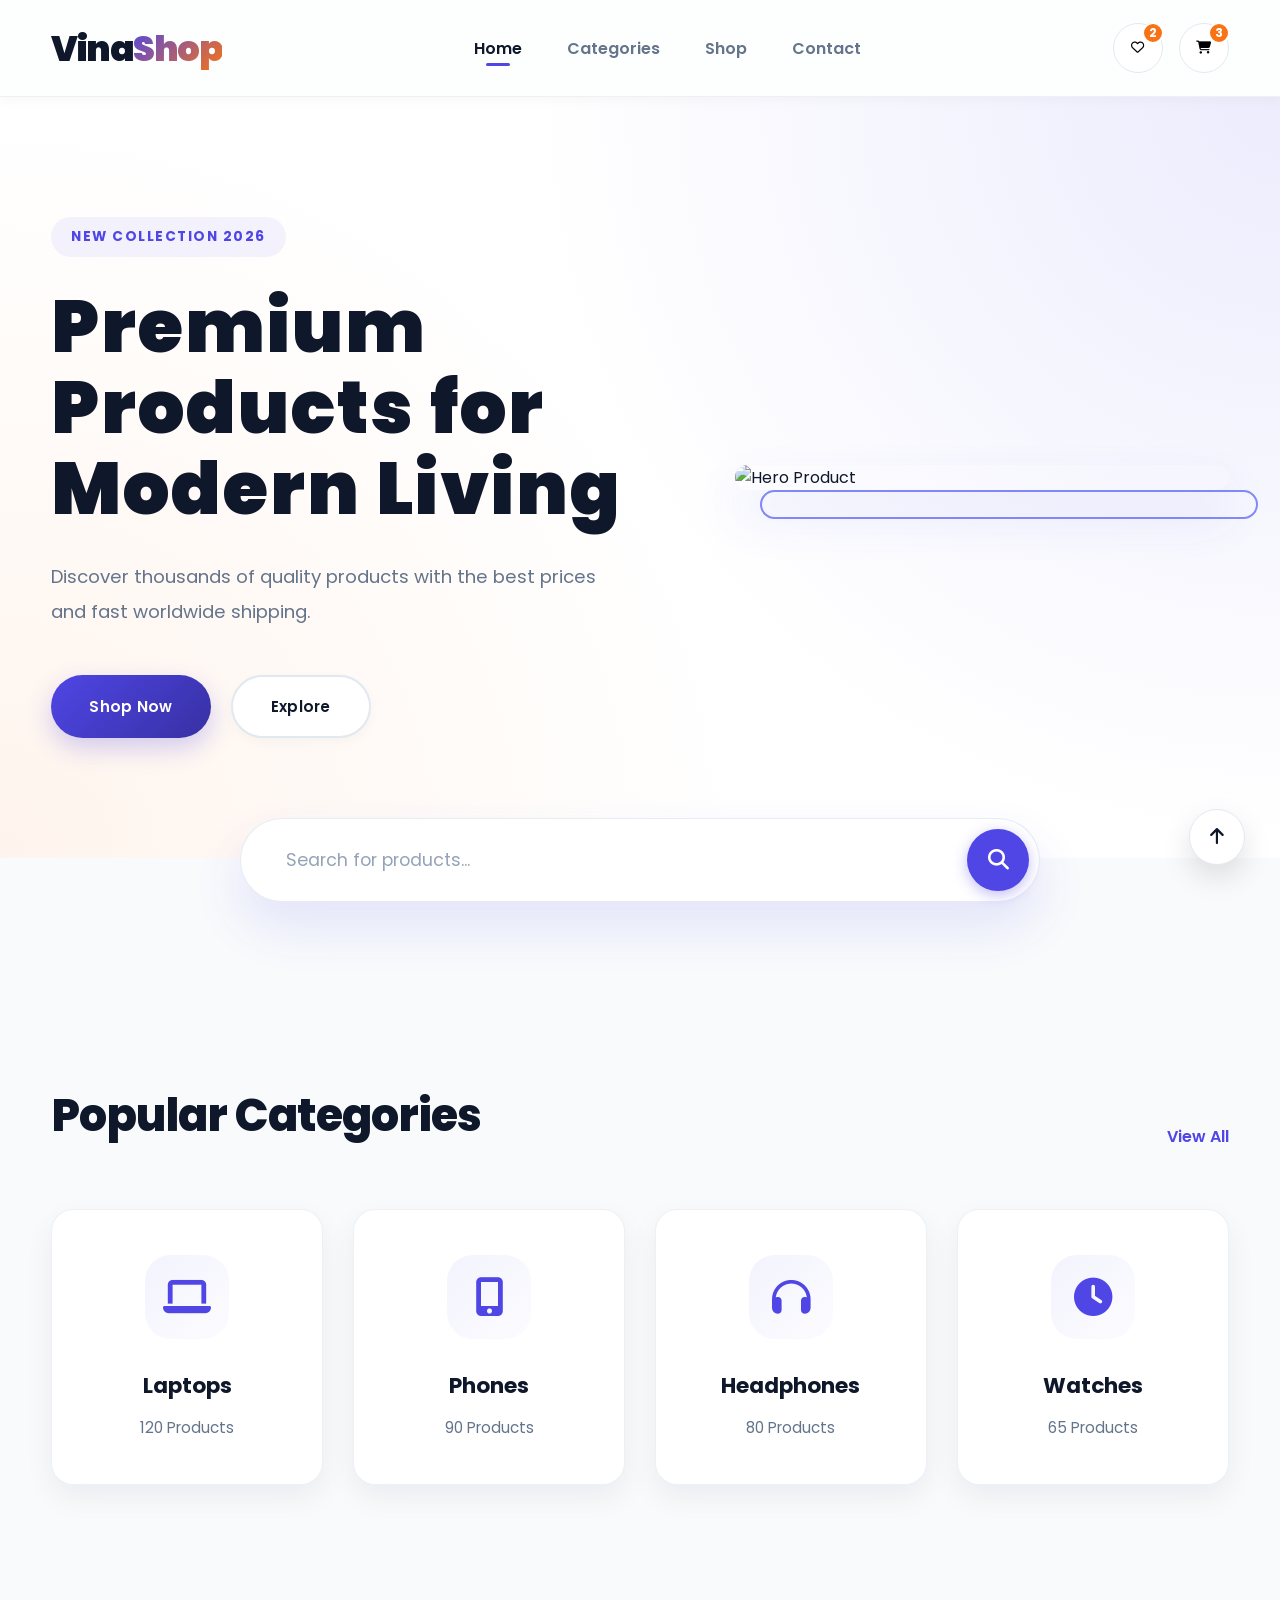
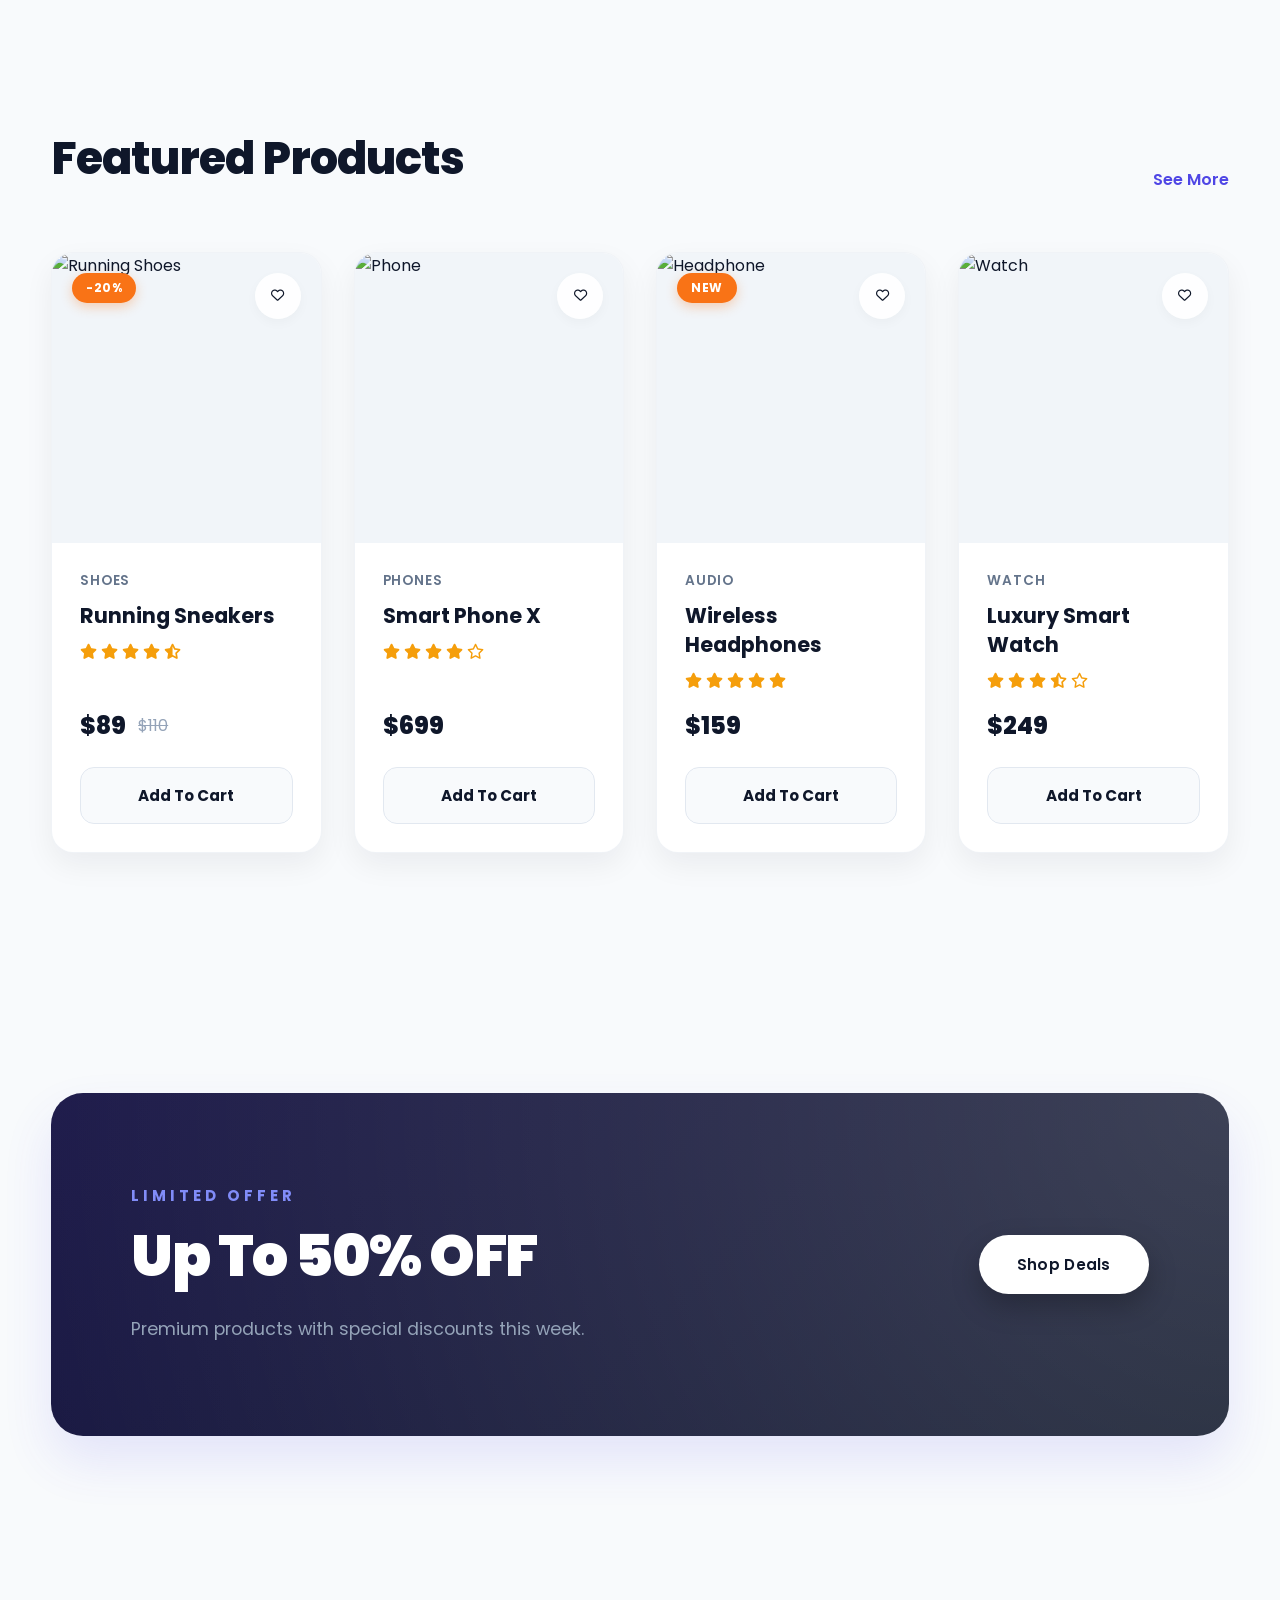
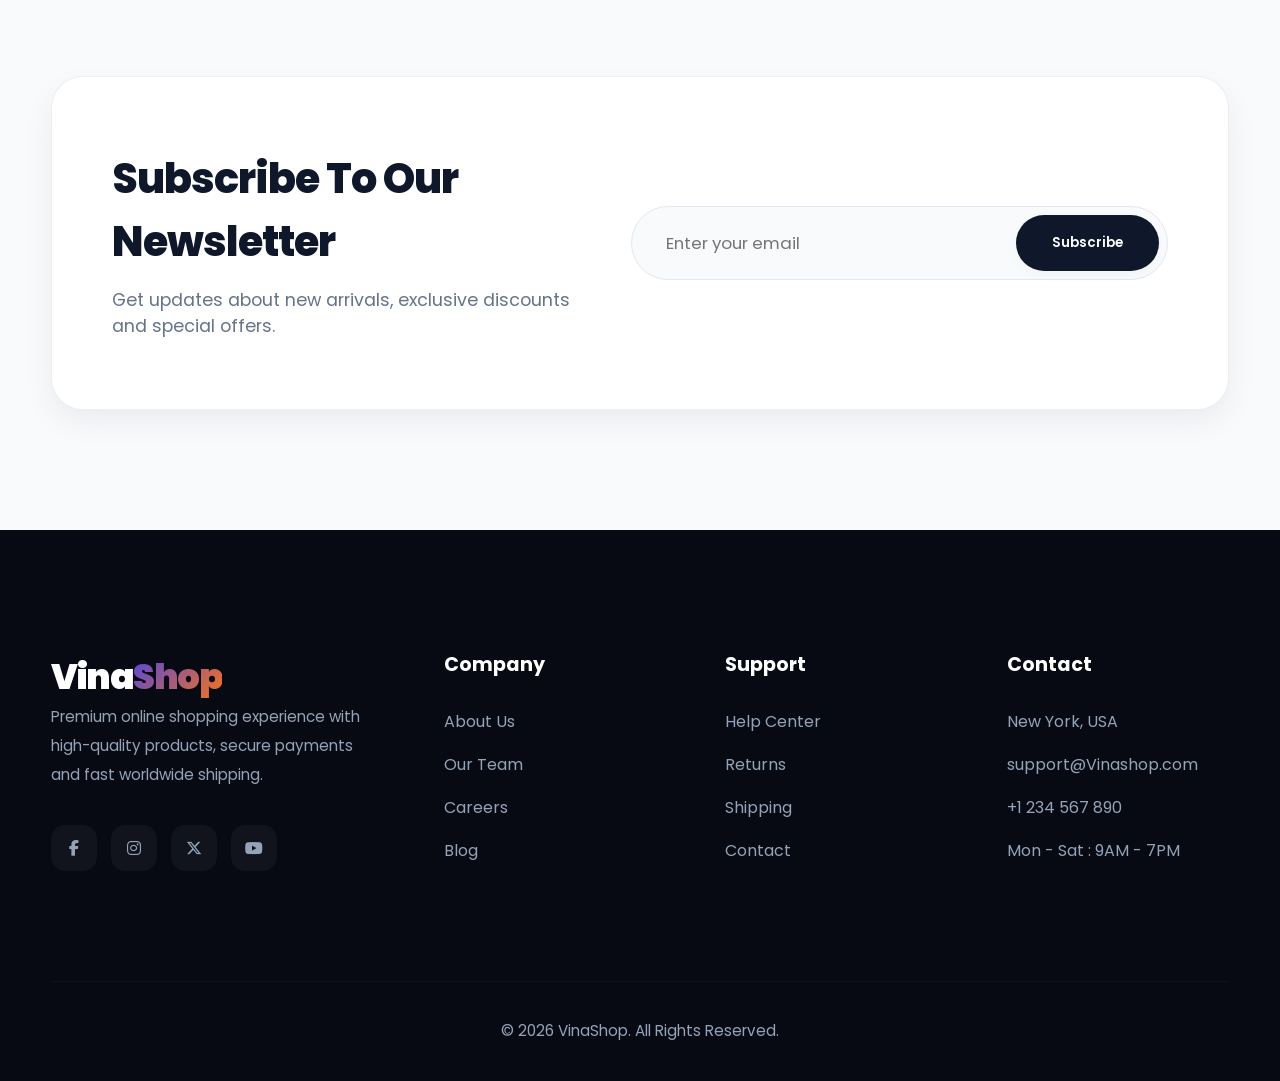
==== index.html @ 440b6c5a "change file path" ====
<!doctype html>
<html lang="en">
  <head>
    <meta charset="UTF-8" />
    <meta name="viewport" content="width=device-width, initial-scale=1.0" />

    <title>VinaShop</title>

    <link rel="preconnect" href="https://fonts.googleapis.com" />
    <link rel="preconnect" href="https://fonts.gstatic.com" crossorigin />

    <link
      href="https://fonts.googleapis.com/css2?family=Poppins:wght@300;400;500;600;700;800&display=swap"
      rel="stylesheet"
    />

    <link
      rel="stylesheet"
      href="https://cdnjs.cloudflare.com/ajax/libs/font-awesome/6.7.2/css/all.min.css"
    />

    <link rel="stylesheet" href="style.css" />
  </head>

  <body>
    <!-- ================= Header ================= -->

    <header class="header">
      <div class="container">
        <a href="#home" class="logo"> Vina<span>Shop</span> </a>

        <nav class="navbar">
          <ul class="nav-list">
            <li>
              <a class="active" href="#home">Home</a>
            </li>

            <li>
              <a href="#categories">Categories</a>
            </li>

            <li>
              <a href="#products">Shop</a>
            </li>

            <li>
              <a href="#contact">Contact</a>
            </li>
          </ul>
        </nav>

        <div class="header-icons">
          <button class="icon-btn">
            <i class="fa-regular fa-heart"></i>

            <span>2</span>
          </button>

          <button class="icon-btn cart-btn">
            <i class="fa-solid fa-cart-shopping"></i>

            <span>3</span>
          </button>

          <button class="menu-btn">
            <i class="fa-solid fa-bars"></i>
          </button>
        </div>
      </div>
    </header>

    <!-- ================= Hero ================= -->

    <section class="hero" id="home">
      <div class="container hero-wrapper">
        <div class="hero-content">
          <span class="hero-subtitle"> New Collection 2026 </span>

          <h1>Premium Products for Modern Living</h1>

          <p>
            Discover thousands of quality products with the best prices and fast
            worldwide shipping.
          </p>

          <div class="hero-buttons">
            <a href="#products" class="btn primary-btn"> Shop Now </a>

            <a href="#categories" class="btn secondary-btn"> Explore </a>
          </div>
        </div>

        <div class="hero-image">
          <img
            src="https://images.unsplash.com/photo-1523275335684-37898b6baf30?w=900"
            alt="Hero Product"
          />
        </div>
      </div>
    </section>

    <!-- ================= Search ================= -->

    <section class="search-section">
      <div class="container">
        <form class="search-box">
          <input type="text" placeholder="Search for products..." />

          <button type="submit">
            <i class="fa-solid fa-magnifying-glass"></i>
          </button>
        </form>
      </div>
    </section>

    <!-- ================= Categories ================= -->

    <section class="categories" id="categories">
      <div class="container">
        <div class="section-title">
          <h2>Popular Categories</h2>

          <a href="#">View All</a>
        </div>

        <div class="category-grid">
          <div class="category-card">
            <i class="fa-solid fa-laptop"></i>

            <h3>Laptops</h3>

            <p>120 Products</p>
          </div>

          <div class="category-card">
            <i class="fa-solid fa-mobile-screen-button"></i>

            <h3>Phones</h3>

            <p>90 Products</p>
          </div>

          <div class="category-card">
            <i class="fa-solid fa-headphones"></i>

            <h3>Headphones</h3>

            <p>80 Products</p>
          </div>

          <div class="category-card">
            <i class="fa-solid fa-clock"></i>

            <h3>Watches</h3>

            <p>65 Products</p>
          </div>
        </div>
      </div>
    </section>

    <!-- ================= Featured Products ================= -->

    <section class="products" id="products">
      <div class="container">
        <div class="section-title">
          <h2>Featured Products</h2>

          <a href="#">See More</a>
        </div>

        <div class="products-grid">
          <!-- Product 1 -->

          <article class="product-card">
            <div class="product-image">
              <span class="badge">-20%</span>

              <img
                src="https://images.unsplash.com/photo-1542291026-7eec264c27ff?w=700"
                alt="Running Shoes"
              />

              <button class="wishlist-btn">
                <i class="fa-regular fa-heart"></i>
              </button>
            </div>

            <div class="product-content">
              <span class="product-category">Shoes</span>

              <h3>Running Sneakers</h3>

              <div class="rating">
                <i class="fa-solid fa-star"></i>
                <i class="fa-solid fa-star"></i>
                <i class="fa-solid fa-star"></i>
                <i class="fa-solid fa-star"></i>
                <i class="fa-solid fa-star-half-stroke"></i>
              </div>

              <div class="price">
                <span class="new-price">$89</span>

                <span class="old-price">$110</span>
              </div>

              <button class="add-cart">Add To Cart</button>
            </div>
          </article>

          <!-- Product 2 -->

          <article class="product-card">
            <div class="product-image">
              <img
                src="https://images.unsplash.com/photo-1511707171634-5f897ff02aa9?w=700"
                alt="Phone"
              />

              <button class="wishlist-btn">
                <i class="fa-regular fa-heart"></i>
              </button>
            </div>

            <div class="product-content">
              <span class="product-category">Phones</span>

              <h3>Smart Phone X</h3>

              <div class="rating">
                <i class="fa-solid fa-star"></i>
                <i class="fa-solid fa-star"></i>
                <i class="fa-solid fa-star"></i>
                <i class="fa-solid fa-star"></i>
                <i class="fa-regular fa-star"></i>
              </div>

              <div class="price">
                <span class="new-price">$699</span>
              </div>

              <button class="add-cart">Add To Cart</button>
            </div>
          </article>

          <!-- Product 3 -->

          <article class="product-card">
            <div class="product-image">
              <span class="badge">NEW</span>

              <img
                src="https://images.unsplash.com/photo-1505740420928-5e560c06d30e?w=700"
                alt="Headphone"
              />

              <button class="wishlist-btn">
                <i class="fa-regular fa-heart"></i>
              </button>
            </div>

            <div class="product-content">
              <span class="product-category">Audio</span>

              <h3>Wireless Headphones</h3>

              <div class="rating">
                <i class="fa-solid fa-star"></i>
                <i class="fa-solid fa-star"></i>
                <i class="fa-solid fa-star"></i>
                <i class="fa-solid fa-star"></i>
                <i class="fa-solid fa-star"></i>
              </div>

              <div class="price">
                <span class="new-price">$159</span>
              </div>

              <button class="add-cart">Add To Cart</button>
            </div>
          </article>

          <!-- Product 4 -->

          <article class="product-card">
            <div class="product-image">
              <img
                src="https://images.unsplash.com/photo-1523170335258-f5ed11844a49?w=700"
                alt="Watch"
              />

              <button class="wishlist-btn">
                <i class="fa-regular fa-heart"></i>
              </button>
            </div>

            <div class="product-content">
              <span class="product-category">Watch</span>

              <h3>Luxury Smart Watch</h3>

              <div class="rating">
                <i class="fa-solid fa-star"></i>
                <i class="fa-solid fa-star"></i>
                <i class="fa-solid fa-star"></i>
                <i class="fa-solid fa-star-half-stroke"></i>
                <i class="fa-regular fa-star"></i>
              </div>

              <div class="price">
                <span class="new-price">$249</span>
              </div>

              <button class="add-cart">Add To Cart</button>
            </div>
          </article>
        </div>
      </div>
    </section>

    <!-- ================= Offer ================= -->

    <section class="offer" id="offer">
      <div class="container offer-wrapper">
        <div>
          <span>LIMITED OFFER</span>

          <h2>Up To 50% OFF</h2>

          <p>Premium products with special discounts this week.</p>
        </div>

        <a href="#products" class="btn primary-btn"> Shop Deals </a>
      </div>
    </section>

    <!-- ================= Newsletter ================= -->

    <section class="newsletter">
      <div class="container newsletter-wrapper">
        <div class="newsletter-content">
          <h2>Subscribe To Our Newsletter</h2>

          <p>
            Get updates about new arrivals, exclusive discounts and special
            offers.
          </p>
        </div>

        <form class="newsletter-form">
          <input type="email" placeholder="Enter your email" />

          <button type="submit">Subscribe</button>
        </form>
      </div>
    </section>

    <!-- ================= Footer ================= -->

    <footer class="footer" id="contact">
      <div class="container">
        <div class="footer-grid">
          <div class="footer-col">
            <a href="#home" class="logo"> Vina<span>Shop</span> </a>

            <p>
              Premium online shopping experience with high-quality products,
              secure payments and fast worldwide shipping.
            </p>

            <div class="socials">
              <a href="#">
                <i class="fa-brands fa-facebook-f"></i>
              </a>

              <a href="#">
                <i class="fa-brands fa-instagram"></i>
              </a>

              <a href="#">
                <i class="fa-brands fa-x-twitter"></i>
              </a>

              <a href="#">
                <i class="fa-brands fa-youtube"></i>
              </a>
            </div>
          </div>

          <div class="footer-col">
            <h3>Company</h3>

            <ul>
              <li><a href="#">About Us</a></li>
              <li><a href="#">Our Team</a></li>
              <li><a href="#">Careers</a></li>
              <li><a href="#">Blog</a></li>
            </ul>
          </div>

          <div class="footer-col">
            <h3>Support</h3>

            <ul>
              <li><a href="#">Help Center</a></li>
              <li><a href="#">Returns</a></li>
              <li><a href="#">Shipping</a></li>
              <li><a href="#">Contact</a></li>
            </ul>
          </div>

          <div class="footer-col">
            <h3>Contact</h3>

            <ul>
              <li>New York, USA</li>
              <li>support@Vinashop.com</li>
              <li>+1 234 567 890</li>
              <li>Mon - Sat : 9AM - 7PM</li>
            </ul>
          </div>
        </div>

        <div class="footer-bottom">
          <p>© 2026 VinaShop. All Rights Reserved.</p>
        </div>
      </div>
    </footer>

    <!-- ================= Scroll Top ================= -->

    <a href="#home" class="scroll-top">
      <i class="fa-solid fa-arrow-up"></i>
    </a>

    <script src="app.js"></script>
  </body>
</html>
---- style.css ----
/* ===================================
   Google Font & Reset (Super-Smooth Fluid Edition)
=================================== */

:root {
  --primary: #4f46e5;
  --primary-light: #818cf8;
  --primary-dark: #3730a3;
  --secondary: #f97316;
  --dark: #0f172a;
  --gray: #64748b;
  --light: #f8fafc;
  --white: #ffffff;
  --border: #e2e8f0;

  --shadow-sm: 0 4px 12px rgba(15, 23, 42, 0.03);
  --shadow-md: 0 12px 30px rgba(15, 23, 42, 0.06);
  --shadow-lg: 0 25px 50px rgba(79, 70, 229, 0.12);

  --radius-sm: 14px;
  --radius: 22px;
  --radius-lg: 32px;

  --transition: all 0.5s cubic-bezier(0.2, 0.8, 0.2, 1);
  --transition-fast: all 0.3s cubic-bezier(0.2, 0.8, 0.2, 1);
  --container: 1280px;
}

* {
  margin: 0;
  padding: 0;
  box-sizing: border-box;
}

html {
  scroll-behavior: smooth;
}

body {
  font-family: "Poppins", sans-serif;
  background: var(--light);
  color: var(--dark);
  -webkit-font-smoothing: antialiased;
  -moz-osx-font-smoothing: grayscale;
}

img {
  display: block;
  width: 100%;
  height: auto;
}

a {
  text-decoration: none;
  color: inherit;
  transition: var(--transition);
}

button,
input {
  font-family: inherit;
  outline: none;
}

button {
  border: none;
  cursor: pointer;
  background: none;
}

ul {
  list-style: none;
}

.container {
  width: min(92%, var(--container));
  margin: auto;
}

section {
  padding: 120px 0;
}

/* ===================================
   Reusable Components & Dynamic Buttons
=================================== */

.section-title {
  display: flex;
  justify-content: space-between;
  align-items: flex-end;
  margin-bottom: 60px;
}

.section-title h2 {
  font-size: 2.8rem;
  font-weight: 800;
  letter-spacing: -1px;
}

.section-title a {
  color: var(--primary);
  font-weight: 600;
  font-size: 1rem;
  display: flex;
  align-items: center;
  gap: 8px;
}

.section-title a:hover {
  color: var(--primary-dark);
  gap: 14px;
}

.btn {
  display: inline-flex;
  align-items: center;
  justify-content: center;
  padding: 18px 38px;
  border-radius: 100px;
  transition: var(--transition);
  font-weight: 600;
  font-size: 0.95rem;
  letter-spacing: 0.3px;
  box-shadow: var(--shadow-sm);
  position: relative;
  overflow: hidden;
  z-index: 1;
}

.btn:hover {
  transform: translateY(-4px);
}

.btn:active {
  transform: translateY(-1px);
}

.primary-btn {
  background: linear-gradient(135deg, var(--primary), var(--primary-dark));
  color: #fff;
  box-shadow: 0 10px 25px rgba(79, 70, 229, 0.25);
}

.primary-btn::before {
  content: "";
  position: absolute;
  top: 0;
  left: 0;
  width: 100%;
  height: 100%;
  background: linear-gradient(135deg, var(--primary-dark), #2e2a85);
  z-index: -1;
  opacity: 0;
  transition: var(--transition);
}

.primary-btn:hover {
  box-shadow: 0 16px 32px rgba(79, 70, 229, 0.4);
}

.primary-btn:hover::before {
  opacity: 1;
}

.secondary-btn {
  border: 2px solid var(--border);
  color: var(--dark);
  background: var(--white);
}

.secondary-btn:hover {
  border-color: var(--primary);
  color: var(--primary);
  background: rgba(99, 102, 241, 0.03);
}

/* ===================================
   Header (Glassmorphism & Fluid Hover)
=================================== */

.header {
  position: sticky;
  top: 0;
  z-index: 1000;
  background: rgba(255, 255, 255, 0.75);
  backdrop-filter: blur(20px);
  -webkit-backdrop-filter: blur(20px);
  border-bottom: 1px solid rgba(226, 232, 240, 0.6);
  box-shadow: var(--shadow-sm);
  transition: var(--transition);
}

.header .container {
  height: 96px;
  display: flex;
  justify-content: space-between;
  align-items: center;
}

.logo {
  font-size: 2.2rem;
  font-weight: 900;
  letter-spacing: -1.5px;
}

.logo span {
  background: linear-gradient(135deg, var(--primary), var(--secondary));
  -webkit-background-clip: text;
  -webkit-text-fill-color: transparent;
}

.nav-list {
  display: flex;
  gap: 45px;
}

.nav-list a {
  position: relative;
  font-weight: 600;
  color: var(--gray);
  font-size: 1rem;
}

.nav-list a:hover,
.nav-list a.active {
  color: var(--dark);
}

.nav-list a::after {
  content: "";
  position: absolute;
  left: 50%;
  bottom: -6px;
  transform: translateX(-50%);
  width: 0;
  height: 3px;
  border-radius: 10px;
  background: var(--primary);
  transition: var(--transition);
}

.nav-list a:hover::after,
.nav-list a.active::after {
  width: 24px;
}

.header-icons {
  display: flex;
  align-items: center;
  gap: 16px;
}

.icon-btn,
.menu-btn {
  width: 50px;
  height: 50px;
  border-radius: 50%;
  background: var(--white);
  border: 1px solid var(--border);
  position: relative;
  display: grid;
  place-items: center;
  transition: var(--transition-fast);
}

.icon-btn:hover,
.menu-btn:hover {
  background: var(--dark);
  color: #fff;
  border-color: var(--dark);
  transform: translateY(-3px);
}

.icon-btn span {
  position: absolute;
  top: -2px;
  right: -2px;
  width: 22px;
  height: 22px;
  border-radius: 50%;
  background: var(--secondary);
  color: #fff;
  display: grid;
  place-items: center;
  font-size: 0.75rem;
  font-weight: 700;
  border: 2px solid var(--white);
  transition: var(--transition-fast);
}

.icon-btn:hover span {
  transform: scale(1.1);
}

.menu-btn {
  display: none;
}

/* ===================================
   Hero Section
=================================== */

.hero {
  background:
    radial-gradient(
      circle at top right,
      rgba(99, 102, 241, 0.12),
      transparent 50%
    ),
    radial-gradient(
      circle at bottom left,
      rgba(249, 115, 22, 0.08),
      transparent 50%
    ),
    var(--white);
  overflow: hidden;
}

.hero-wrapper {
  display: grid;
  grid-template-columns: 1.1fr 0.9fr;
  gap: 80px;
  align-items: center;
}

.hero-subtitle {
  display: inline-flex;
  align-items: center;
  gap: 8px;
  color: var(--primary);
  background: rgba(99, 102, 241, 0.08);
  padding: 10px 20px;
  border-radius: 30px;
  font-weight: 700;
  font-size: 0.85rem;
  text-transform: uppercase;
  letter-spacing: 1.5px;
  margin-bottom: 30px;
}

.hero-content h1 {
  font-size: 4.6rem;
  line-height: 1.1;
  font-weight: 900;
  letter-spacing: -2px;
  margin-bottom: 30px;
  letter-spacing: 2px;
}

.hero-content p {
  color: var(--gray);
  font-size: 1.15rem;
  line-height: 1.9;
  margin-bottom: 45px;
  max-width: 560px;
}

.hero-buttons {
  display: flex;
  gap: 20px;
}

.hero-image {
  position: relative;
}

.hero-image::before {
  content: "";
  position: absolute;
  width: 100%;
  height: 100%;
  top: 25px;
  left: 25px;
  border: 2px solid var(--primary-light);
  border-radius: var(--radius-lg);
  z-index: 0;
  transition: var(--transition);
}

.hero-image img {
  position: relative;
  z-index: 1;
  border-radius: var(--radius-lg);
  box-shadow: var(--shadow-lg);
  transition: var(--transition);
}

.hero-image:hover img {
  transform: translate(-12px, -12px);
}

.hero-image:hover::before {
  transform: translate(8px, 8px);
}

/* ===================================
   Search Bar Component
=================================== */

.search-section {
  padding: 20px 0 60px 0;
  margin-top: -60px;
  position: relative;
  z-index: 10;
}

.search-box {
  max-width: 800px;
  margin: auto;
  background: var(--white);
  border-radius: 100px;
  padding: 10px;
  box-shadow: var(--shadow-lg);
  border: 1px solid rgba(226, 232, 240, 0.8);
  display: flex;
  align-items: center;
  transition: var(--transition);
}

.search-box:focus-within {
  border-color: var(--primary-light);
  box-shadow: 0 30px 60px rgba(79, 70, 229, 0.18);
  transform: translateY(-4px);
}

.search-box input {
  flex: 1;
  border: none;
  padding: 15px 35px;
  font-size: 1.1rem;
  background: transparent;
  color: var(--dark);
}

.search-box input::placeholder {
  color: #94a3b8;
  transition: var(--transition-fast);
}

.search-box input:focus::placeholder {
  transform: translateX(-10px);
  opacity: 0.5;
}

.search-box button {
  width: 62px;
  height: 62px;
  border-radius: 50%;
  background: var(--primary);
  color: var(--white);
  font-size: 1.3rem;
  display: grid;
  place-items: center;
  box-shadow: 0 4px 14px rgba(79, 70, 229, 0.35);
  transition: var(--transition);
}

.search-box button:hover {
  background: var(--primary-dark);
  transform: scale(1.08) rotate(90deg);
}

/* ===================================
   Categories Section
=================================== */

.category-grid {
  display: grid;
  grid-template-columns: repeat(4, 1fr);
  gap: 30px;
}

.category-card {
  background: var(--white);
  border-radius: var(--radius);
  padding: 45px 30px;
  text-align: center;
  box-shadow: var(--shadow-md);
  border: 1px solid rgba(226, 232, 240, 0.6);
  transition: var(--transition);
}

.category-card:hover {
  transform: translateY(-12px);
  border-color: var(--primary-light);
  box-shadow: 0 30px 60px rgba(15, 23, 42, 0.08);
}

.category-card i {
  width: 84px;
  height: 84px;
  margin: 0 auto 30px;
  border-radius: 26px;
  display: grid;
  place-items: center;
  background: linear-gradient(
    135deg,
    rgba(99, 102, 241, 0.08),
    rgba(99, 102, 241, 0.02)
  );
  color: var(--primary);
  font-size: 2.4rem;
  transition: var(--transition);
}

.category-card:hover i {
  background: linear-gradient(135deg, var(--primary), var(--primary-dark));
  color: var(--white);
  transform: rotate(10deg) scale(1.08);
}

.category-card h3 {
  margin-bottom: 14px;
  font-size: 1.35rem;
  font-weight: 700;
}

.category-card p {
  color: var(--gray);
  font-size: 0.95rem;
}

/* ===================================
   Products Cards Section (Ultra Fluid Alignment)
=================================== */

.products-grid {
  display: grid;
  grid-template-columns: repeat(4, 1fr);
  gap: 32px;
  align-items: stretch;
}

.product-card {
  background: var(--white);
  border-radius: var(--radius);
  overflow: hidden;
  box-shadow: var(--shadow-md);
  border: 1px solid rgba(226, 232, 240, 0.5);
  display: flex;
  flex-direction: column;
  height: 100%;
  transition: var(--transition);
}

.product-card:hover {
  transform: translateY(-12px);
  box-shadow: var(--shadow-lg);
  border-color: rgba(129, 140, 248, 0.4);
}

.product-image {
  position: relative;
  overflow: hidden;
  background: #f1f5f9;
}

.product-image img {
  height: 290px;
  width: 100%;
  object-fit: cover;
  transition: transform 0.8s cubic-bezier(0.2, 0.8, 0.2, 1);
}

.product-card:hover .product-image img {
  transform: scale(1.08);
}

.badge {
  position: absolute;
  top: 20px;
  left: 20px;
  background: var(--secondary);
  color: var(--white);
  padding: 6px 14px;
  border-radius: 50px;
  font-size: 0.75rem;
  font-weight: 700;
  letter-spacing: 0.5px;
  z-index: 2;
  box-shadow: 0 4px 12px rgba(249, 115, 22, 0.3);
}

.wishlist-btn {
  position: absolute;
  top: 20px;
  right: 20px;
  width: 46px;
  height: 46px;
  border-radius: 50%;
  background: rgba(255, 255, 255, 0.9);
  backdrop-filter: blur(8px);
  box-shadow: var(--shadow-sm);
  display: grid;
  place-items: center;
  z-index: 2;
  color: var(--dark);
  transition: var(--transition-fast);
}

.wishlist-btn:hover {
  background: #ef4444;
  color: var(--white);
  transform: scale(1.15);
}

.product-content {
  padding: 28px;
  display: flex;
  flex-direction: column;
  flex-grow: 1;
}

.product-category {
  display: inline-block;
  color: var(--gray);
  font-size: 0.85rem;
  font-weight: 600;
  text-transform: uppercase;
  letter-spacing: 0.8px;
  margin-bottom: 10px;
}

.product-content h3 {
  margin-bottom: 14px;
  font-size: 1.3rem;
  font-weight: 700;
  line-height: 1.4;
}

.product-content h3 a:hover {
  color: var(--primary);
}

.rating {
  display: flex;
  gap: 4px;
  color: #f59e0b;
  font-size: 0.95rem;
  margin-bottom: auto;
  padding-bottom: 20px;
}

.price {
  display: flex;
  align-items: center;
  gap: 12px;
  margin-bottom: 24px;
  margin-top: auto;
}

.new-price {
  font-size: 1.5rem;
  font-weight: 800;
  color: var(--dark);
}

.old-price {
  color: #94a3b8;
  text-decoration: line-through;
  font-size: 1rem;
}

.add-cart {
  width: 100%;
  padding: 16px;
  border-radius: var(--radius-sm);
  background: var(--light);
  color: var(--dark);
  font-weight: 700;
  font-size: 0.95rem;
  display: flex;
  justify-content: center;
  align-items: center;
  gap: 8px;
  border: 1px solid var(--border);
  transition: var(--transition);
}

.product-card:hover .add-cart {
  background: linear-gradient(135deg, var(--primary), var(--primary-dark));
  color: var(--white);
  border-color: transparent;
  box-shadow: 0 10px 24px rgba(79, 70, 229, 0.25);
}

.add-cart:hover {
  opacity: 0.95;
  transform: translateY(-2px);
}

/* ===================================
   Premium Offer Banner
=================================== */

.offer-wrapper {
  background:
    radial-gradient(
      circle at top right,
      rgba(255, 255, 255, 0.18),
      transparent
    ),
    linear-gradient(135deg, #1e1b4b, var(--dark));
  color: var(--white);
  border-radius: var(--radius-lg);
  padding: 90px 80px;
  display: flex;
  justify-content: space-between;
  align-items: center;
  gap: 60px;
  box-shadow: var(--shadow-lg);
  position: relative;
  overflow: hidden;
}

.offer-info {
  position: relative;
  z-index: 2;
}

.offer span {
  display: inline-block;
  margin-bottom: 18px;
  letter-spacing: 4px;
  font-weight: 700;
  font-size: 0.95rem;
  color: var(--primary-light);
  text-transform: uppercase;
}

.offer h2 {
  font-size: 3.6rem;
  font-weight: 900;
  line-height: 1.1;
  margin-bottom: 24px;
  letter-spacing: -1.5px;
}

.offer p {
  max-width: 540px;
  line-height: 1.9;
  color: #94a3b8;
  font-size: 1.1rem;
}

.offer .primary-btn {
  background: var(--white);
  color: var(--dark);
  box-shadow: 0 12px 28px rgba(0, 0, 0, 0.25);
}

.offer .primary-btn:hover {
  background: var(--light);
  transform: translateY(-5px) scale(1.03);
}

/* ===================================
   Newsletter Component
=================================== */

.newsletter-wrapper {
  display: flex;
  justify-content: space-between;
  align-items: center;
  gap: 60px;
  background: var(--white);
  padding: 70px 60px;
  border-radius: var(--radius-lg);
  box-shadow: var(--shadow-md);
  border: 1px solid rgba(226, 232, 240, 0.7);
  transition: var(--transition);
}

.newsletter-content h2 {
  font-size: 2.6rem;
  font-weight: 800;
  letter-spacing: -1px;
  margin-bottom: 14px;
}

.newsletter-content p {
  color: var(--gray);
  font-size: 1.1rem;
}

.newsletter-form {
  flex: 1;
  max-width: 550px;
  display: flex;
  background: var(--light);
  padding: 8px;
  border-radius: 100px;
  border: 1px solid var(--border);
  transition: var(--transition);
}

.newsletter-form:focus-within {
  border-color: var(--primary-light);
  background: var(--white);
  box-shadow: var(--shadow-md);
  transform: translateY(-2px);
}

.newsletter-form input {
  flex: 1;
  border: none;
  background: transparent;
  padding: 0 26px;
  font-size: 1.05rem;
  color: var(--dark);
}

.newsletter-form button {
  padding: 18px 36px;
  border-radius: 100px;
  background: var(--dark);
  color: var(--white);
  font-weight: 600;
  box-shadow: var(--shadow-sm);
  transition: var(--transition);
}

.newsletter-form button:hover {
  background: var(--primary);
  transform: scale(1.03);
}

/* ===================================
   Footer Style (Fluid Interaction)
=================================== */

.footer {
  background: #070a13;
  color: #94a3b8;
  padding-top: 120px;
}

.footer-grid {
  display: grid;
  grid-template-columns: 1.5fr 1fr 1fr 1fr;
  gap: 60px;
}

.footer .logo {
  color: var(--white);
  margin-bottom: 26px;
}

.footer p {
  line-height: 1.9;
  font-size: 0.95rem;
}

.footer-col h3 {
  color: var(--white);
  font-size: 1.2rem;
  font-weight: 700;
  margin-bottom: 30px;
}

.footer-col ul li {
  margin-bottom: 18px;
}

.footer-col ul li a {
  font-size: 1rem;
  color: #94a3b8;
  display: inline-block;
}

.footer-col ul li a:hover {
  color: var(--white);
  transform: translateX(8px);
}

.socials {
  display: flex;
  gap: 14px;
  margin-top: 35px;
}

.socials a {
  width: 46px;
  height: 46px;
  border-radius: 14px;
  background: rgba(255, 255, 255, 0.04);
  color: #94a3b8;
  display: flex;
  justify-content: center;
  align-items: center;
  transition: var(--transition);
}

.socials a:hover {
  background: var(--primary);
  color: var(--white);
  transform: translateY(-5px) rotate(10deg);
}

.footer-bottom {
  border-top: 1px solid rgba(255, 255, 255, 0.03);
  margin-top: 100px;
  padding: 35px 0;
  text-align: center;
  font-size: 0.95rem;
}

/* ===================================
   Floating Scroll Top Button
=================================== */

.scroll-top {
  position: fixed;
  right: 35px;
  bottom: 35px;
  width: 56px;
  height: 56px;
  border-radius: 50%;
  background: var(--white);
  color: var(--dark);
  font-size: 1.15rem;
  box-shadow: 0 12px 30px rgba(0, 0, 0, 0.12);
  border: 1px solid var(--border);
  display: grid;
  place-items: center;
  z-index: 99;
  transition: var(--transition);
}

.scroll-top:hover {
  background: var(--primary);
  color: var(--white);
  border-color: var(--primary);
  transform: translateY(-8px);
  box-shadow: 0 16px 35px rgba(79, 70, 229, 0.35);
}

/* ===================================
   Responsive Fixes
=================================== */

@media (max-width: 1200px) {
  .products-grid {
    grid-template-columns: repeat(3, 1fr);
  }
}

@media (max-width: 1024px) {
  .hero-wrapper,
  .offer-wrapper,
  .newsletter-wrapper {
    gap: 40px;
  }
  .hero-content h1 {
    font-size: 3.5rem;
  }
  .category-grid,
  .products-grid {
    grid-template-columns: repeat(2, 1fr);
  }
  .footer-grid {
    grid-template-columns: repeat(2, 1fr);
  }
}

@media (max-width: 640px) {
  .hero-wrapper {
    grid-template-columns: 1fr;
    text-align: center;
  }
  .hero-content p {
    margin-inline: auto;
  }
  .hero-buttons {
    justify-content: center;
  }
  .category-grid,
  .products-grid,
  .footer-grid {
    grid-template-columns: 1fr;
  }
  .offer-wrapper,
  .newsletter-wrapper {
    flex-direction: column;
    text-align: center;
    padding: 40px 24px;
  }
  .section-title {
    flex-direction: column;
    align-items: flex-start;
    gap: 14px;
  }
}

@media (max-width: 1024px) {
  .nav-list {
    position: fixed;
    top: 96px;
    left: -100%;
    width: 100%;
    height: calc(100vh - 96px);
    background: rgba(255, 255, 255, 0.98);
    backdrop-filter: blur(10px);
    flex-direction: column;
    align-items: center;
    padding-top: 50px;
    transition: var(--transition);
    z-index: 999;
  }

  /* ===================================
   Responsive
=================================== */

  @media (max-width: 992px) {
    .menu-btn {
      display: grid;
      place-items: center;
    }

    .navbar {
      position: absolute;
      top: 80px;
      left: 0;
      width: 100%;
      background: var(--white);
      box-shadow: var(--shadow);
      max-height: 0;
      overflow: hidden;
      transition: 0.35s;
    }

    .navbar.show {
      max-height: 400px;
    }

    .nav-list {
      flex-direction: column;
      gap: 0;
      padding: 20px;
    }

    .nav-list li {
      border-bottom: 1px solid var(--border);
    }

    .nav-list a {
      display: block;
      padding: 16px 0;
    }

    .hero-wrapper {
      grid-template-columns: 1fr;
      text-align: center;
    }

    .hero-content p {
      margin-inline: auto;
    }
    .hero-content h1 {
      line-height: 4rem;
    }

    .hero-buttons {
      justify-content: center;
    }

    .hero-image {
      max-width: 500px;
      margin: auto;
    }

    .category-grid {
      grid-template-columns: repeat(2, 1fr);
    }

    .products-grid {
      grid-template-columns: repeat(2, 1fr);
    }

    .offer-wrapper {
      flex-direction: column;
      text-align: center;
      padding: 45px;
    }

    .newsletter-wrapper {
      flex-direction: column;
      text-align: center;
    }

    .newsletter-form {
      width: 100%;
      max-width: 100%;
    }

    .footer-grid {
      grid-template-columns: repeat(2, 1fr);
    }
  }

  @media (max-width: 768px) {
    section {
      padding: 70px 0;
    }

    .section-title {
      flex-direction: column;
      gap: 12px;
      text-align: center;
    }

    .hero-content h1 {
      font-size: 2.6rem;
    }

    .hero-buttons {
      flex-direction: column;
      align-items: center;
    }

    .offer h2 {
      font-size: 2rem;
    }
    .search-box {
      margin-top: 2rem;
    }
  }

  @media (max-width: 576px) {
    .container {
      width: 94%;
    }

    .header .container {
      height: 72px;
    }

    .logo {
      font-size: 1.6rem;
    }

    .header-icons {
      gap: 8px;
    }

    .icon-btn,
    .menu-btn {
      width: 42px;
      height: 42px;
    }

    .hero-content h1 {
      font-size: 2rem;
      line-height: 2.7rem;
    }

    .hero-content p {
      font-size: 0.95rem;
    }

    .search-box input {
      padding: 16px;
      font-size: 0.9rem;
    }

    .search-box button {
      width: 60px;
      height: 56px;
    }

    .category-grid,
    .products-grid {
      grid-template-columns: 1fr;
    }

    .category-card {
      padding: 28px 20px;
    }

    .product-image img {
      height: 230px;
    }

    .newsletter-wrapper {
      padding: 35px 25px;
    }

    .newsletter-content h2 {
      font-size: 1.6rem;
    }

    .newsletter-form {
      flex-direction: column;
      border-radius: 12px;
      border: none;
      gap: 12px;
    }

    .newsletter-form input {
      border: 1px solid var(--border);
      border-radius: 12px;
    }

    .newsletter-form button {
      padding: 16px;
      border-radius: 12px;
    }

    .footer-grid {
      grid-template-columns: 1fr;
      text-align: center;
    }

    .socials {
      justify-content: center;
    }

    .scroll-top {
      width: 46px;
      height: 46px;
      right: 18px;
      bottom: 18px;
    }
  }

  @media (max-width: 400px) {
    .hero-content h1 {
      font-size: 1.8rem;
    }
    @media (max-width: 628px) {
      .hero-image {
        max-width: 100px;
        margin: auto;
      }
    }

    .btn {
      width: 100%;
    }

    .offer-wrapper {
      padding: 35px 20px;
    }

    .offer h2 {
      font-size: 1.7rem;
    }
  }

  .nav-list.active {
    left: 0;
  }

  .menu-btn {
    display: grid;
  }
}

.wishlist-btn.liked i {
  font-weight: 900;
  color: #fff;
}
.wishlist-btn.liked {
  background: #ef4444;
  color: var(--white);
}

.add-cart.added {
  background: #22c55e !important;
  color: var(--white) !important;
  border-color: transparent !important;
}

/* ===================================
   Google Font & Reset (Super-Smooth Fluid Edition)
=================================== */

:root {
  --primary: #4f46e5;
  --primary-light: #818cf8;
  --primary-dark: #3730a3;
  --secondary: #f97316;
  --dark: #0f172a;
  --gray: #64748b;
  --light: #f8fafc;
  --white: #ffffff;
  --border: #e2e8f0;

  --shadow-sm: 0 4px 12px rgba(15, 23, 42, 0.03);
  --shadow-md: 0 12px 30px rgba(15, 23, 42, 0.06);
  --shadow-lg: 0 25px 50px rgba(79, 70, 229, 0.12);

  --radius-sm: 14px;
  --radius: 22px;
  --radius-lg: 32px;

  --transition: all 0.5s cubic-bezier(0.2, 0.8, 0.2, 1);
  --transition-fast: all 0.3s cubic-bezier(0.2, 0.8, 0.2, 1);
  --container: 1280px;
}

* {
  margin: 0;
  padding: 0;
  box-sizing: border-box;
}

html {
  scroll-behavior: smooth;
}

body {
  font-family: "Poppins", sans-serif;
  background: var(--light);
  color: var(--dark);
  -webkit-font-smoothing: antialiased;
  -moz-osx-font-smoothing: grayscale;
}

img {
  display: block;
  width: 100%;
  height: auto;
}

a {
  text-decoration: none;
  color: inherit;
  transition: var(--transition);
}

button,
input {
  font-family: inherit;
  outline: none;
}

button {
  border: none;
  cursor: pointer;
  background: none;
}

ul {
  list-style: none;
}

.container {
  width: min(92%, var(--container));
  margin: auto;
}

section {
  padding: 120px 0;
}

/* ===================================
   Reusable Components & Dynamic Buttons
=================================== */

.section-title {
  display: flex;
  justify-content: space-between;
  align-items: flex-end;
  margin-bottom: 60px;
}

.section-title h2 {
  font-size: 2.8rem;
  font-weight: 800;
  letter-spacing: -1px;
}

.section-title a {
  color: var(--primary);
  font-weight: 600;
  font-size: 1rem;
  display: flex;
  align-items: center;
  gap: 8px;
}

.section-title a:hover {
  color: var(--primary-dark);
  gap: 14px;
}

.btn {
  display: inline-flex;
  align-items: center;
  justify-content: center;
  padding: 18px 38px;
  border-radius: 100px;
  transition: var(--transition);
  font-weight: 600;
  font-size: 0.95rem;
  letter-spacing: 0.3px;
  box-shadow: var(--shadow-sm);
  position: relative;
  overflow: hidden;
  z-index: 1;
}

.btn:hover {
  transform: translateY(-4px);
}

.btn:active {
  transform: translateY(-1px);
}

.primary-btn {
  background: linear-gradient(135deg, var(--primary), var(--primary-dark));
  color: #fff;
  box-shadow: 0 10px 25px rgba(79, 70, 229, 0.25);
}

.primary-btn::before {
  content: "";
  position: absolute;
  top: 0;
  left: 0;
  width: 100%;
  height: 100%;
  background: linear-gradient(135deg, var(--primary-dark), #2e2a85);
  z-index: -1;
  opacity: 0;
  transition: var(--transition);
}

.primary-btn:hover {
  box-shadow: 0 16px 32px rgba(79, 70, 229, 0.4);
}

.primary-btn:hover::before {
  opacity: 1; /* حل شدن نرم رنگ دوم در رنگ اول */
}

.secondary-btn {
  border: 2px solid var(--border);
  color: var(--dark);
  background: var(--white);
}

.secondary-btn:hover {
  border-color: var(--primary);
  color: var(--primary);
  background: rgba(99, 102, 241, 0.03);
}

/* ===================================
   Header (Glassmorphism & Fluid Hover)
=================================== */

.header {
  position: sticky;
  top: 0;
  z-index: 1000;
  background: rgba(255, 255, 255, 0.75);
  backdrop-filter: blur(20px);
  -webkit-backdrop-filter: blur(20px);
  border-bottom: 1px solid rgba(226, 232, 240, 0.6);
  box-shadow: var(--shadow-sm);
  transition: var(--transition);
}

.header .container {
  height: 96px;
  display: flex;
  justify-content: space-between;
  align-items: center;
}

.logo {
  font-size: 2.2rem;
  font-weight: 900;
  letter-spacing: -1.5px;
}

.logo span {
  background: linear-gradient(135deg, var(--primary), var(--secondary));
  -webkit-background-clip: text;
  -webkit-text-fill-color: transparent;
}

.nav-list {
  display: flex;
  gap: 45px;
}

.nav-list a {
  position: relative;
  font-weight: 600;
  color: var(--gray);
  font-size: 1rem;
}

.nav-list a:hover,
.nav-list a.active {
  color: var(--dark);
}

.nav-list a::after {
  content: "";
  position: absolute;
  left: 50%;
  bottom: -6px;
  transform: translateX(-50%);
  width: 0;
  height: 3px;
  border-radius: 10px;
  background: var(--primary);
  transition: var(--transition);
}

.nav-list a:hover::after,
.nav-list a.active::after {
  width: 24px;
}

.header-icons {
  display: flex;
  align-items: center;
  gap: 16px;
}

.icon-btn,
.menu-btn {
  width: 50px;
  height: 50px;
  border-radius: 50%;
  background: var(--white);
  border: 1px solid var(--border);
  position: relative;
  display: grid;
  place-items: center;
  transition: var(--transition-fast);
}

.icon-btn:hover,
.menu-btn:hover {
  background: var(--dark);
  color: #fff;
  border-color: var(--dark);
  transform: translateY(-3px);
}

.icon-btn span {
  position: absolute;
  top: -2px;
  right: -2px;
  width: 22px;
  height: 22px;
  border-radius: 50%;
  background: var(--secondary);
  color: #fff;
  display: grid;
  place-items: center;
  font-size: 0.75rem;
  font-weight: 700;
  border: 2px solid var(--white);
  transition: var(--transition-fast);
}

.icon-btn:hover span {
  transform: scale(1.1);
}

.menu-btn {
  display: none;
}

/* ===================================
   Hero Section
=================================== */

.hero {
  background:
    radial-gradient(
      circle at top right,
      rgba(99, 102, 241, 0.12),
      transparent 50%
    ),
    radial-gradient(
      circle at bottom left,
      rgba(249, 115, 22, 0.08),
      transparent 50%
    ),
    var(--white);
  overflow: hidden;
}

.hero-wrapper {
  display: grid;
  grid-template-columns: 1.1fr 0.9fr;
  gap: 80px;
  align-items: center;
}

.hero-subtitle {
  display: inline-flex;
  align-items: center;
  gap: 8px;
  color: var(--primary);
  background: rgba(99, 102, 241, 0.08);
  padding: 10px 20px;
  border-radius: 30px;
  font-weight: 700;
  font-size: 0.85rem;
  text-transform: uppercase;
  letter-spacing: 1.5px;
  margin-bottom: 30px;
}

.hero-content h1 {
  font-size: 4.6rem;
  line-height: 1.1;
  font-weight: 900;
  letter-spacing: -2px;
  margin-bottom: 30px;
  letter-spacing: 2px;
}

.hero-content p {
  color: var(--gray);
  font-size: 1.15rem;
  line-height: 1.9;
  margin-bottom: 45px;
  max-width: 560px;
}

.hero-buttons {
  display: flex;
  gap: 20px;
}

.hero-image {
  position: relative;
}

.hero-image::before {
  content: "";
  position: absolute;
  width: 100%;
  height: 100%;
  top: 25px;
  left: 25px;
  border: 2px solid var(--primary-light);
  border-radius: var(--radius-lg);
  z-index: 0;
  transition: var(--transition);
}

.hero-image img {
  position: relative;
  z-index: 1;
  border-radius: var(--radius-lg);
  box-shadow: var(--shadow-lg);
  transition: var(--transition);
}

.hero-image:hover img {
  transform: translate(-12px, -12px);
}

.hero-image:hover::before {
  transform: translate(8px, 8px);
}

/* ===================================
   Search Bar Component
=================================== */

.search-section {
  padding: 20px 0 60px 0;
  margin-top: -60px;
  position: relative;
  z-index: 10;
}

.search-box {
  max-width: 800px;
  margin: auto;
  background: var(--white);
  border-radius: 100px;
  padding: 10px;
  box-shadow: var(--shadow-lg);
  border: 1px solid rgba(226, 232, 240, 0.8);
  display: flex;
  align-items: center;
  transition: var(--transition);
}

.search-box:focus-within {
  border-color: var(--primary-light);
  box-shadow: 0 30px 60px rgba(79, 70, 229, 0.18);
  transform: translateY(-4px);
}

.search-box input {
  flex: 1;
  border: none;
  padding: 15px 35px;
  font-size: 1.1rem;
  background: transparent;
  color: var(--dark);
}

.search-box input::placeholder {
  color: #94a3b8;
  transition: var(--transition-fast);
}

.search-box input:focus::placeholder {
  transform: translateX(-10px);
  opacity: 0.5;
}

.search-box button {
  width: 62px;
  height: 62px;
  border-radius: 50%;
  background: var(--primary);
  color: var(--white);
  font-size: 1.3rem;
  display: grid;
  place-items: center;
  box-shadow: 0 4px 14px rgba(79, 70, 229, 0.35);
  transition: var(--transition);
}

.search-box button:hover {
  background: var(--primary-dark);
  transform: scale(1.08) rotate(90deg);
}

/* ===================================
   Categories Section
=================================== */

.category-grid {
  display: grid;
  grid-template-columns: repeat(4, 1fr);
  gap: 30px;
}

.category-card {
  background: var(--white);
  border-radius: var(--radius);
  padding: 45px 30px;
  text-align: center;
  box-shadow: var(--shadow-md);
  border: 1px solid rgba(226, 232, 240, 0.6);
  transition: var(--transition);
}

.category-card:hover {
  transform: translateY(-12px);
  border-color: var(--primary-light);
  box-shadow: 0 30px 60px rgba(15, 23, 42, 0.08);
}

.category-card i {
  width: 84px;
  height: 84px;
  margin: 0 auto 30px;
  border-radius: 26px;
  display: grid;
  place-items: center;
  background: linear-gradient(
    135deg,
    rgba(99, 102, 241, 0.08),
    rgba(99, 102, 241, 0.02)
  );
  color: var(--primary);
  font-size: 2.4rem;
  transition: var(--transition);
}

.category-card:hover i {
  background: linear-gradient(135deg, var(--primary), var(--primary-dark));
  color: var(--white);
  transform: rotate(10deg) scale(1.08);
}

.category-card h3 {
  margin-bottom: 14px;
  font-size: 1.35rem;
  font-weight: 700;
}

.category-card p {
  color: var(--gray);
  font-size: 0.95rem;
}

/* ===================================
   Products Cards Section (Ultra Fluid Alignment)
=================================== */

.products-grid {
  display: grid;
  grid-template-columns: repeat(4, 1fr);
  gap: 32px;
  align-items: stretch;
}

.product-card {
  background: var(--white);
  border-radius: var(--radius);
  overflow: hidden;
  box-shadow: var(--shadow-md);
  border: 1px solid rgba(226, 232, 240, 0.5);
  display: flex;
  flex-direction: column;
  height: 100%;
  transition: var(--transition);
}

.product-card:hover {
  transform: translateY(-12px);
  box-shadow: var(--shadow-lg);
  border-color: rgba(129, 140, 248, 0.4);
}

.product-image {
  position: relative;
  overflow: hidden;
  background: #f1f5f9;
}

.product-image img {
  height: 290px;
  width: 100%;
  object-fit: cover;
  transition: transform 0.8s cubic-bezier(0.2, 0.8, 0.2, 1);
}

.product-card:hover .product-image img {
  transform: scale(1.08);
}

.badge {
  position: absolute;
  top: 20px;
  left: 20px;
  background: var(--secondary);
  color: var(--white);
  padding: 6px 14px;
  border-radius: 50px;
  font-size: 0.75rem;
  font-weight: 700;
  letter-spacing: 0.5px;
  z-index: 2;
  box-shadow: 0 4px 12px rgba(249, 115, 22, 0.3);
}

.wishlist-btn {
  position: absolute;
  top: 20px;
  right: 20px;
  width: 46px;
  height: 46px;
  border-radius: 50%;
  background: rgba(255, 255, 255, 0.9);
  backdrop-filter: blur(8px);
  box-shadow: var(--shadow-sm);
  display: grid;
  place-items: center;
  z-index: 2;
  color: var(--dark);
  transition: var(--transition-fast);
}

.wishlist-btn:hover {
  background: #ef4444;
  color: var(--white);
  transform: scale(1.15);
}

.product-content {
  padding: 28px;
  display: flex;
  flex-direction: column;
  flex-grow: 1;
}

.product-category {
  display: inline-block;
  color: var(--gray);
  font-size: 0.85rem;
  font-weight: 600;
  text-transform: uppercase;
  letter-spacing: 0.8px;
  margin-bottom: 10px;
}

.product-content h3 {
  margin-bottom: 14px;
  font-size: 1.3rem;
  font-weight: 700;
  line-height: 1.4;
}

.product-content h3 a:hover {
  color: var(--primary);
}

.rating {
  display: flex;
  gap: 4px;
  color: #f59e0b;
  font-size: 0.95rem;
  margin-bottom: auto;
  padding-bottom: 20px;
}

.price {
  display: flex;
  align-items: center;
  gap: 12px;
  margin-bottom: 24px;
  margin-top: auto;
}

.new-price {
  font-size: 1.5rem;
  font-weight: 800;
  color: var(--dark);
}

.old-price {
  color: #94a3b8;
  text-decoration: line-through;
  font-size: 1rem;
}

.add-cart {
  width: 100%;
  padding: 16px;
  border-radius: var(--radius-sm);
  background: var(--light);
  color: var(--dark);
  font-weight: 700;
  font-size: 0.95rem;
  display: flex;
  justify-content: center;
  align-items: center;
  gap: 8px;
  border: 1px solid var(--border);
  transition: var(--transition);
}

.product-card:hover .add-cart {
  background: linear-gradient(135deg, var(--primary), var(--primary-dark));
  color: var(--white);
  border-color: transparent;
  box-shadow: 0 10px 24px rgba(79, 70, 229, 0.25);
}

.add-cart:hover {
  opacity: 0.95;
  transform: translateY(-2px);
}

/* ===================================
   Premium Offer Banner
=================================== */

.offer-wrapper {
  background:
    radial-gradient(
      circle at top right,
      rgba(255, 255, 255, 0.18),
      transparent
    ),
    linear-gradient(135deg, #1e1b4b, var(--dark));
  color: var(--white);
  border-radius: var(--radius-lg);
  padding: 90px 80px;
  display: flex;
  justify-content: space-between;
  align-items: center;
  gap: 60px;
  box-shadow: var(--shadow-lg);
  position: relative;
  overflow: hidden;
}

.offer-info {
  position: relative;
  z-index: 2;
}

.offer span {
  display: inline-block;
  margin-bottom: 18px;
  letter-spacing: 4px;
  font-weight: 700;
  font-size: 0.95rem;
  color: var(--primary-light);
  text-transform: uppercase;
}

.offer h2 {
  font-size: 3.6rem;
  font-weight: 900;
  line-height: 1.1;
  margin-bottom: 24px;
  letter-spacing: -1.5px;
}

.offer p {
  max-width: 540px;
  line-height: 1.9;
  color: #94a3b8;
  font-size: 1.1rem;
}

.offer .primary-btn {
  background: var(--white);
  color: var(--dark);
  box-shadow: 0 12px 28px rgba(0, 0, 0, 0.25);
}

.offer .primary-btn:hover {
  background: var(--light);
  transform: translateY(-5px) scale(1.03);
}

/* ===================================
   Newsletter Component
=================================== */

.newsletter-wrapper {
  display: flex;
  justify-content: space-between;
  align-items: center;
  gap: 60px;
  background: var(--white);
  padding: 70px 60px;
  border-radius: var(--radius-lg);
  box-shadow: var(--shadow-md);
  border: 1px solid rgba(226, 232, 240, 0.7);
  transition: var(--transition);
}

.newsletter-content h2 {
  font-size: 2.6rem;
  font-weight: 800;
  letter-spacing: -1px;
  margin-bottom: 14px;
}

.newsletter-content p {
  color: var(--gray);
  font-size: 1.1rem;
}

.newsletter-form {
  flex: 1;
  max-width: 550px;
  display: flex;
  background: var(--light);
  padding: 8px;
  border-radius: 100px;
  border: 1px solid var(--border);
  transition: var(--transition);
}

.newsletter-form:focus-within {
  border-color: var(--primary-light);
  background: var(--white);
  box-shadow: var(--shadow-md);
  transform: translateY(-2px);
}

.newsletter-form input {
  flex: 1;
  border: none;
  background: transparent;
  padding: 0 26px;
  font-size: 1.05rem;
  color: var(--dark);
}

.newsletter-form button {
  padding: 18px 36px;
  border-radius: 100px;
  background: var(--dark);
  color: var(--white);
  font-weight: 600;
  box-shadow: var(--shadow-sm);
  transition: var(--transition);
}

.newsletter-form button:hover {
  background: var(--primary);
  transform: scale(1.03);
}

/* ===================================
   Footer Style (Fluid Interaction)
=================================== */

.footer {
  background: #070a13;
  color: #94a3b8;
  padding-top: 120px;
}

.footer-grid {
  display: grid;
  grid-template-columns: 1.5fr 1fr 1fr 1fr;
  gap: 60px;
}

.footer .logo {
  color: var(--white);
  margin-bottom: 26px;
}

.footer p {
  line-height: 1.9;
  font-size: 0.95rem;
}

.footer-col h3 {
  color: var(--white);
  font-size: 1.2rem;
  font-weight: 700;
  margin-bottom: 30px;
}

.footer-col ul li {
  margin-bottom: 18px;
}

.footer-col ul li a {
  font-size: 1rem;
  color: #94a3b8;
  display: inline-block;
}

.footer-col ul li a:hover {
  color: var(--white);
  transform: translateX(8px);
}

.socials {
  display: flex;
  gap: 14px;
  margin-top: 35px;
}

.socials a {
  width: 46px;
  height: 46px;
  border-radius: 14px;
  background: rgba(255, 255, 255, 0.04);
  color: #94a3b8;
  display: flex;
  justify-content: center;
  align-items: center;
  transition: var(--transition);
}

.socials a:hover {
  background: var(--primary);
  color: var(--white);
  transform: translateY(-5px) rotate(10deg);
}

.footer-bottom {
  border-top: 1px solid rgba(255, 255, 255, 0.03);
  margin-top: 100px;
  padding: 35px 0;
  text-align: center;
  font-size: 0.95rem;
}

/* ===================================
   Floating Scroll Top Button
=================================== */

.scroll-top {
  position: fixed;
  right: 35px;
  bottom: 35px;
  width: 56px;
  height: 56px;
  border-radius: 50%;
  background: var(--white);
  color: var(--dark);
  font-size: 1.15rem;
  box-shadow: 0 12px 30px rgba(0, 0, 0, 0.12);
  border: 1px solid var(--border);
  display: grid;
  place-items: center;
  z-index: 99;
  transition: var(--transition);
}

.scroll-top:hover {
  background: var(--primary);
  color: var(--white);
  border-color: var(--primary);
  transform: translateY(-8px);
  box-shadow: 0 16px 35px rgba(79, 70, 229, 0.35);
}
/* ===================================
   Responsive Design
=================================== */

/* Large Desktop */
@media (max-width: 1200px) {
  .products-grid {
    grid-template-columns: repeat(3, 1fr);
  }

  .hero-wrapper {
    gap: 50px;
  }

  .hero-content h1 {
    font-size: 4rem;
  }
}

/* Tablet */
@media (max-width: 1024px) {
  section {
    padding: 90px 0;
  }

  .header .container {
    height: 80px;
  }

  /* Mobile Menu */
  .menu-btn {
    display: grid;
  }

  .navbar {
    position: fixed;
    top: 80px;
    left: 0;
    width: 100%;
    height: calc(100vh - 80px);
    background: rgba(255, 255, 255, 0.98);
    backdrop-filter: blur(15px);
    -webkit-backdrop-filter: blur(15px);
    transform: translateX(-100%);
    transition: transform 0.4s ease;
    z-index: 999;
  }

  .navbar.show {
    transform: translateX(0);
  }

  .nav-list {
    display: flex;
    flex-direction: column;
    align-items: center;
    gap: 0;
    padding: 30px;
  }

  .nav-list li {
    width: 100%;
    text-align: center;
    border-bottom: 1px solid var(--border);
  }

  .nav-list a {
    display: block;
    padding: 18px;
  }

  /* Hero */
  .hero-wrapper {
    grid-template-columns: 1fr;
    text-align: center;
    gap: 50px;
  }

  .hero-content {
    max-width: 750px;
    margin: auto;
  }

  .hero-content h1 {
    font-size: 3.5rem;
  }

  .hero-content p {
    margin-inline: auto;
  }

  .hero-buttons {
    justify-content: center;
  }

  .hero-image {
    width: 100%;
    max-width: 600px;
    margin: auto;
  }

  /* Categories */
  .category-grid {
    grid-template-columns: repeat(2, 1fr);
  }

  /* Products */
  .products-grid {
    grid-template-columns: repeat(2, 1fr);
  }

  /* Offer */
  .offer-wrapper {
    flex-direction: column;
    text-align: center;
    padding: 60px 40px;
  }

  /* Newsletter */
  .newsletter-wrapper {
    flex-direction: column;
    text-align: center;
    padding: 60px 40px;
  }

  .newsletter-form {
    width: 100%;
    max-width: 600px;
  }

  /* Footer */
  .footer-grid {
    grid-template-columns: repeat(2, 1fr);
  }
}

/* Small Tablet */
@media (max-width: 768px) {
  section {
    padding: 70px 0;
  }

  .container {
    width: 92%;
  }

  /* Header */
  .logo {
    font-size: 1.8rem;
  }

  .header-icons {
    gap: 10px;
  }

  /* Hero */
  .hero-content h1 {
    font-size: 2.7rem;
    line-height: 1.2;
    letter-spacing: -1px;
  }

  .hero-content p {
    font-size: 1rem;
  }

  .hero-buttons {
    flex-direction: column;
    align-items: center;
  }

  .hero-buttons .btn {
    width: 100%;
    max-width: 300px;
  }

  /* Section Title */
  .section-title {
    flex-direction: column;
    align-items: center;
    text-align: center;
    gap: 15px;
  }

  .section-title h2 {
    font-size: 2.2rem;
  }

  /* Search */
  .search-section {
    margin-top: -40px;
  }

  .search-box {
    padding: 8px;
  }

  .search-box input {
    padding: 15px 20px;
    font-size: 1rem;
  }

  .search-box button {
    width: 55px;
    height: 55px;
  }

  /* Offer */
  .offer h2 {
    font-size: 2.5rem;
  }
}

/* Mobile */
@media (max-width: 576px) {
  .container {
    width: 94%;
  }

  /* Header */
  .header .container {
    height: 72px;
  }

  .navbar {
    top: 72px;
    height: calc(100vh - 72px);
  }

  .logo {
    font-size: 1.6rem;
  }

  .header-icons {
    gap: 7px;
  }

  .icon-btn,
  .menu-btn {
    width: 42px;
    height: 42px;
  }

  /* Hero */
  .hero-content h1 {
    font-size: 2rem;
    line-height: 1.35;
  }

  .hero-content p {
    font-size: 0.9rem;
    line-height: 1.7;
  }

  .hero-subtitle {
    font-size: 0.7rem;
    padding: 8px 14px;
  }

  .hero-image {
    max-width: 100%;
  }

  .hero-image::before {
    top: 12px;
    left: 12px;
  }

  /* Search */
  .search-section {
    padding: 15px 0 40px;
    margin-top: -30px;
  }

  .search-box {
    padding: 6px;
  }

  .search-box input {
    min-width: 0;
    padding: 14px;
    font-size: 0.85rem;
  }

  .search-box button {
    width: 50px;
    height: 50px;
    font-size: 1rem;
  }

  /* Categories */
  .category-grid,
  .products-grid {
    grid-template-columns: 1fr;
  }

  .category-card {
    padding: 30px 20px;
  }

  /* Product */
  .product-image img {
    height: 250px;
  }

  .product-content {
    padding: 22px;
  }

  /* Offer */
  .offer-wrapper {
    padding: 40px 24px;
  }

  .offer h2 {
    font-size: 2rem;
  }

  .offer p {
    font-size: 0.95rem;
  }

  /* Newsletter */
  .newsletter-wrapper {
    padding: 35px 20px;
  }

  .newsletter-content h2 {
    font-size: 1.6rem;
  }

  .newsletter-content p {
    font-size: 0.9rem;
  }

  .newsletter-form {
    flex-direction: column;
    gap: 10px;
    padding: 8px;
    border-radius: 15px;
  }

  .newsletter-form input {
    min-height: 50px;
    padding: 0 15px;
    border-radius: 10px;
    border: 1px solid var(--border);
  }

  .newsletter-form button {
    width: 100%;
    padding: 15px;
    border-radius: 10px;
  }

  /* Footer */
  .footer-grid {
    grid-template-columns: 1fr;
    text-align: center;
    gap: 40px;
  }

  .socials {
    justify-content: center;
  }

  /* Scroll Top */
  .scroll-top {
    width: 46px;
    height: 46px;
    right: 18px;
    bottom: 18px;
  }
}

/* Very Small Mobile */
@media (max-width: 400px) {
  .hero-content h1 {
    font-size: 1.8rem;
  }

  .section-title h2 {
    font-size: 1.8rem;
  }

  .btn {
    width: 100%;
  }

  .offer-wrapper {
    padding: 35px 20px;
  }

  .offer h2 {
    font-size: 1.7rem;
  }

  .product-image img {
    height: 220px;
  }
}

/* ===================================
   Wishlist
=================================== */

.wishlist-btn.liked {
  background: #ef4444;
  color: var(--white);
}

.wishlist-btn.liked i {
  font-weight: 900;
  color: var(--white);
}

/* ===================================
   Cart
=================================== */

.add-cart.added {
  background: #22c55e !important;
  color: var(--white) !important;
  border-color: transparent !important;
}
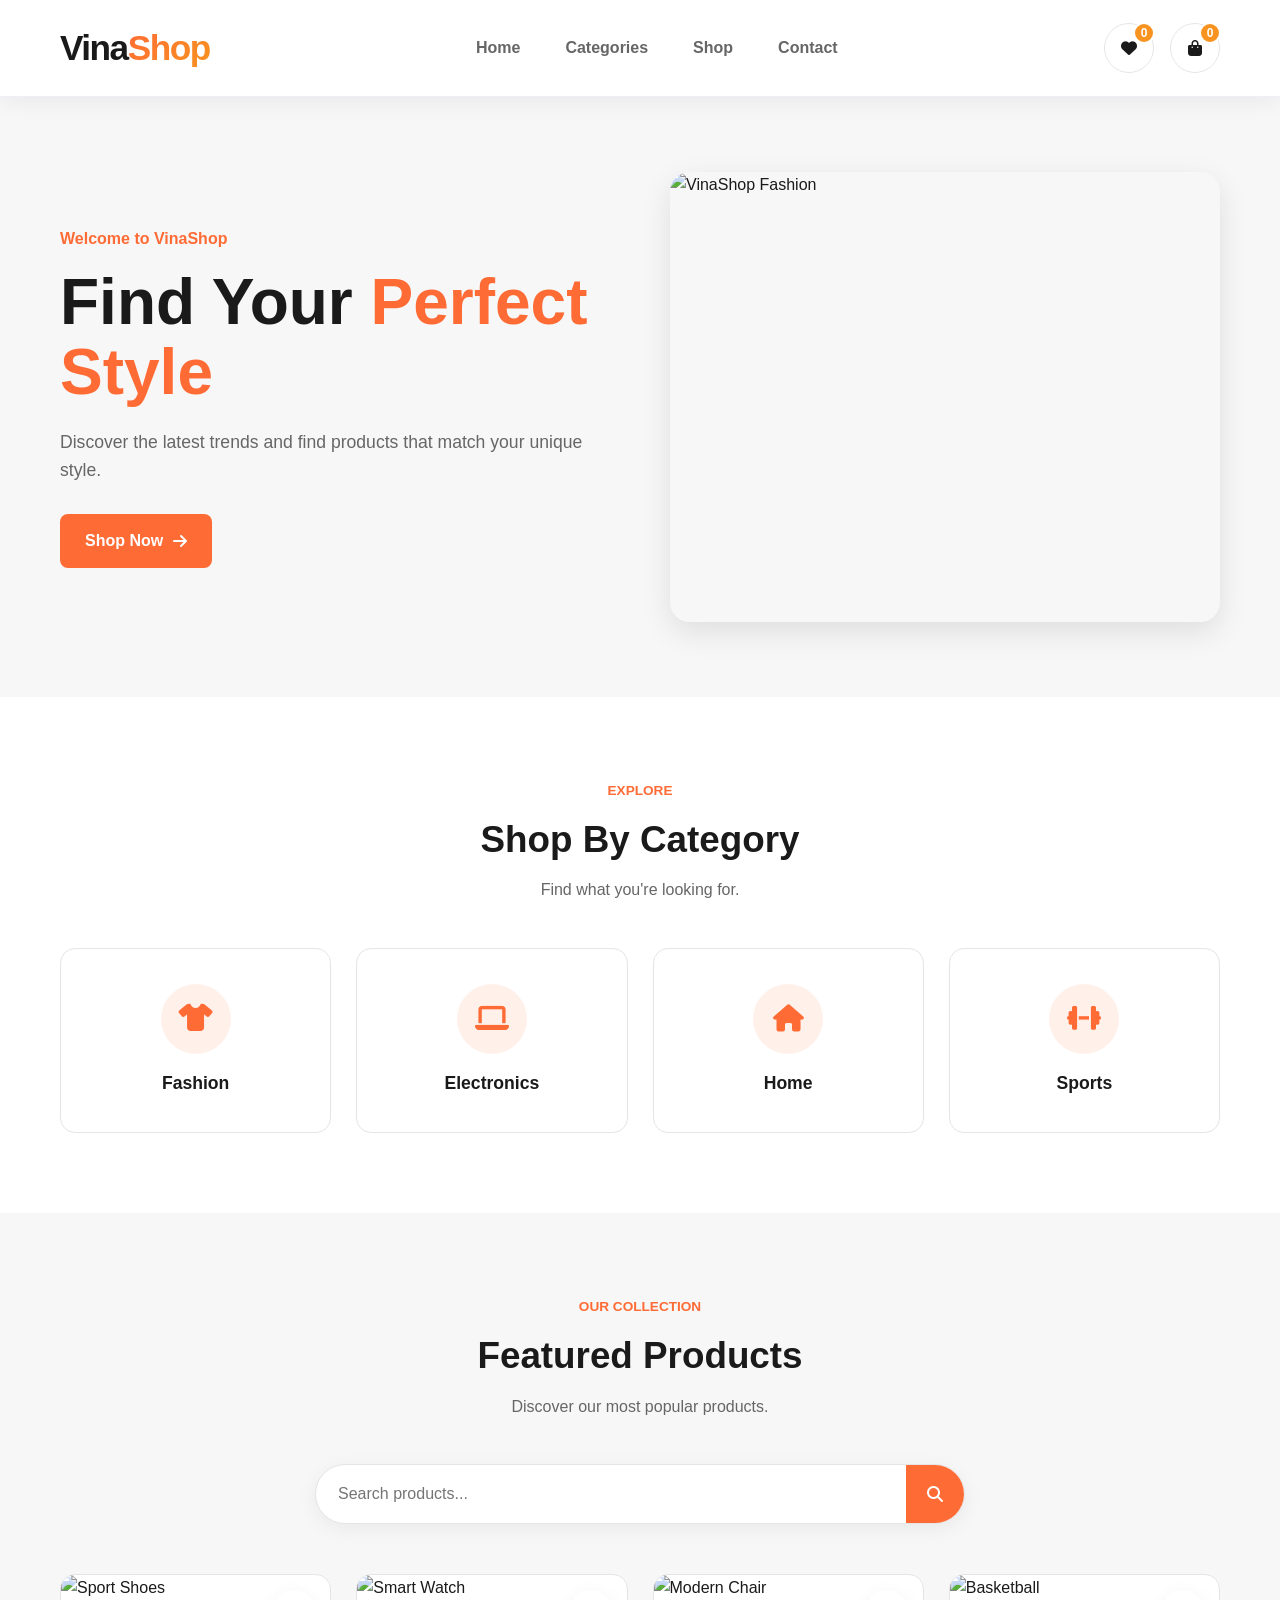
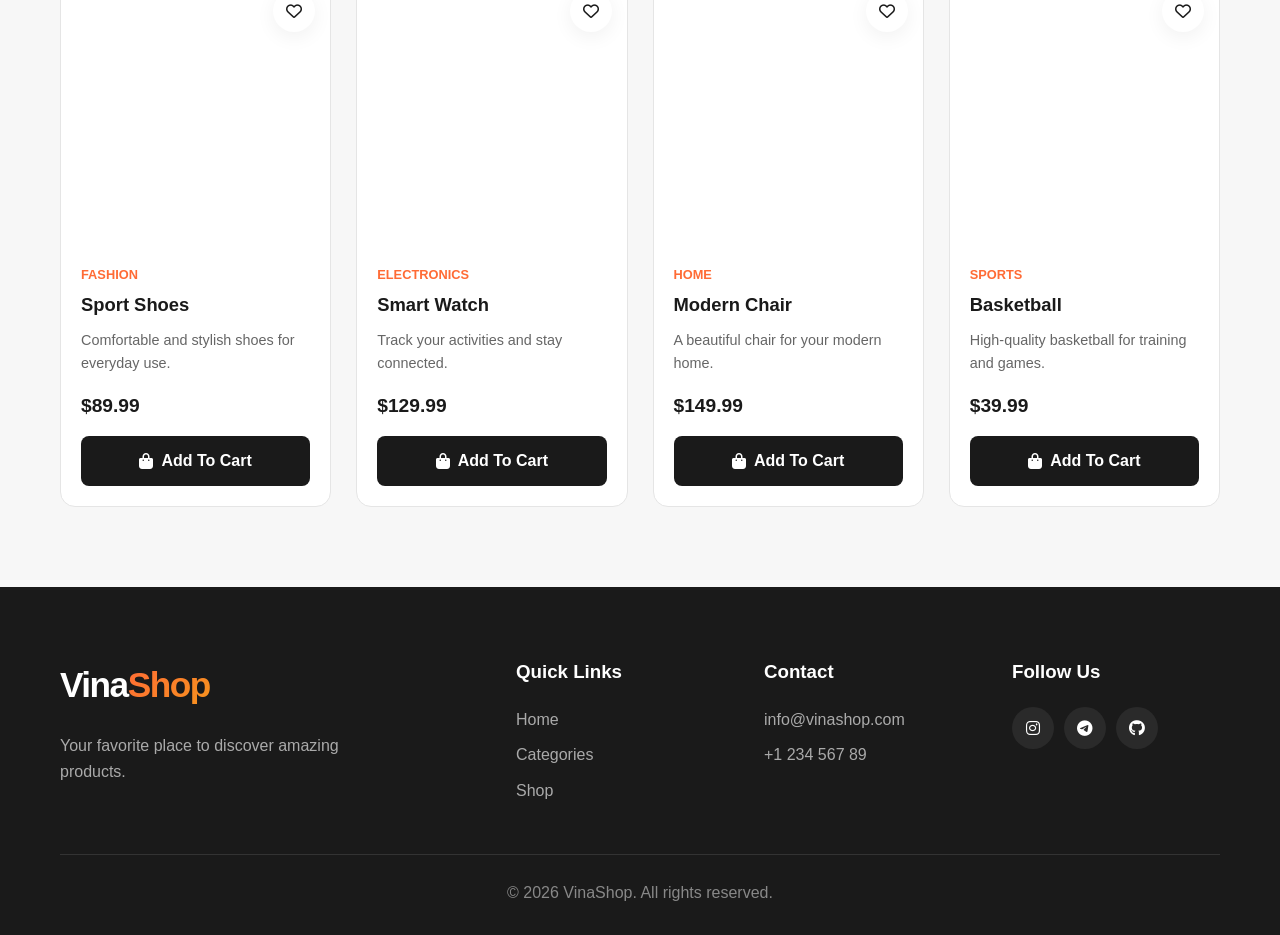
==== commit 598fd5d4: "edit VinaShop" ====
--- a/index.html
+++ b/index.html
@@ -2,438 +2,413 @@
 <html lang="en">
   <head>
     <meta charset="UTF-8" />
+
     <meta name="viewport" content="width=device-width, initial-scale=1.0" />
 
     <title>VinaShop</title>
 
-    <link rel="preconnect" href="https://fonts.googleapis.com" />
-    <link rel="preconnect" href="https://fonts.gstatic.com" crossorigin />
-
-    <link
-      href="https://fonts.googleapis.com/css2?family=Poppins:wght@300;400;500;600;700;800&display=swap"
-      rel="stylesheet"
-    />
-
+    <!-- Font Awesome -->
     <link
       rel="stylesheet"
-      href="https://cdnjs.cloudflare.com/ajax/libs/font-awesome/6.7.2/css/all.min.css"
+      href="https://cdnjs.cloudflare.com/ajax/libs/font-awesome/6.5.1/css/all.min.css"
     />
 
+    <!-- CSS -->
     <link rel="stylesheet" href="style.css" />
   </head>
 
   <body>
-    <!-- ================= Header ================= -->
+    <!-- ==========================================
+       HEADER
+  ========================================== -->
 
     <header class="header">
       <div class="container">
+        <!-- Logo -->
         <a href="#home" class="logo"> Vina<span>Shop</span> </a>
 
+        <!-- Navigation -->
         <nav class="navbar">
           <ul class="nav-list">
             <li>
-              <a class="active" href="#home">Home</a>
+              <a href="#home"> Home </a>
             </li>
 
             <li>
-              <a href="#categories">Categories</a>
+              <a href="#categories"> Categories </a>
             </li>
 
             <li>
-              <a href="#products">Shop</a>
+              <a href="#products"> Shop </a>
             </li>
 
             <li>
-              <a href="#contact">Contact</a>
+              <a href="#contact"> Contact </a>
             </li>
           </ul>
         </nav>
 
+        <!-- Header Icons -->
         <div class="header-icons">
-          <button class="icon-btn">
-            <i class="fa-regular fa-heart"></i>
-
-            <span>2</span>
+          <!-- Wishlist -->
+          <button
+            class="icon-btn wishlist-header-btn"
+            type="button"
+            aria-label="Wishlist"
+          >
+            <i class="fas fa-heart"></i>
+
+            <span>0</span>
           </button>
 
-          <button class="icon-btn cart-btn">
-            <i class="fa-solid fa-cart-shopping"></i>
-
-            <span>3</span>
+          <!-- Cart -->
+          <button
+            class="icon-btn cart-btn"
+            type="button"
+            aria-label="Shopping Cart"
+          >
+            <i class="fas fa-shopping-bag"></i>
+
+            <span>0</span>
           </button>
 
-          <button class="menu-btn">
-            <i class="fa-solid fa-bars"></i>
+          <!-- Mobile Menu -->
+          <button class="menu-btn" type="button" aria-label="Open Menu">
+            <i class="fas fa-bars"></i>
           </button>
         </div>
       </div>
     </header>
 
-    <!-- ================= Hero ================= -->
-
-    <section class="hero" id="home">
-      <div class="container hero-wrapper">
-        <div class="hero-content">
-          <span class="hero-subtitle"> New Collection 2026 </span>
-
-          <h1>Premium Products for Modern Living</h1>
-
-          <p>
-            Discover thousands of quality products with the best prices and fast
-            worldwide shipping.
-          </p>
-
-          <div class="hero-buttons">
-            <a href="#products" class="btn primary-btn"> Shop Now </a>
-
-            <a href="#categories" class="btn secondary-btn"> Explore </a>
-          </div>
-        </div>
-
-        <div class="hero-image">
-          <img
-            src="https://images.unsplash.com/photo-1523275335684-37898b6baf30?w=900"
-            alt="Hero Product"
-          />
-        </div>
-      </div>
-    </section>
-
-    <!-- ================= Search ================= -->
-
-    <section class="search-section">
-      <div class="container">
-        <form class="search-box">
-          <input type="text" placeholder="Search for products..." />
-
-          <button type="submit">
-            <i class="fa-solid fa-magnifying-glass"></i>
-          </button>
-        </form>
-      </div>
-    </section>
-
-    <!-- ================= Categories ================= -->
-
-    <section class="categories" id="categories">
-      <div class="container">
-        <div class="section-title">
-          <h2>Popular Categories</h2>
-
-          <a href="#">View All</a>
-        </div>
-
-        <div class="category-grid">
-          <div class="category-card">
-            <i class="fa-solid fa-laptop"></i>
-
-            <h3>Laptops</h3>
-
-            <p>120 Products</p>
-          </div>
-
-          <div class="category-card">
-            <i class="fa-solid fa-mobile-screen-button"></i>
-
-            <h3>Phones</h3>
-
-            <p>90 Products</p>
-          </div>
-
-          <div class="category-card">
-            <i class="fa-solid fa-headphones"></i>
-
-            <h3>Headphones</h3>
-
-            <p>80 Products</p>
-          </div>
-
-          <div class="category-card">
-            <i class="fa-solid fa-clock"></i>
-
-            <h3>Watches</h3>
-
-            <p>65 Products</p>
-          </div>
-        </div>
-      </div>
-    </section>
-
-    <!-- ================= Featured Products ================= -->
-
-    <section class="products" id="products">
-      <div class="container">
-        <div class="section-title">
-          <h2>Featured Products</h2>
-
-          <a href="#">See More</a>
-        </div>
-
-        <div class="products-grid">
-          <!-- Product 1 -->
-
-          <article class="product-card">
-            <div class="product-image">
-              <span class="badge">-20%</span>
-
-              <img
-                src="https://images.unsplash.com/photo-1542291026-7eec264c27ff?w=700"
-                alt="Running Shoes"
-              />
-
-              <button class="wishlist-btn">
-                <i class="fa-regular fa-heart"></i>
-              </button>
-            </div>
-
-            <div class="product-content">
-              <span class="product-category">Shoes</span>
-
-              <h3>Running Sneakers</h3>
-
-              <div class="rating">
-                <i class="fa-solid fa-star"></i>
-                <i class="fa-solid fa-star"></i>
-                <i class="fa-solid fa-star"></i>
-                <i class="fa-solid fa-star"></i>
-                <i class="fa-solid fa-star-half-stroke"></i>
-              </div>
-
-              <div class="price">
-                <span class="new-price">$89</span>
-
-                <span class="old-price">$110</span>
-              </div>
-
-              <button class="add-cart">Add To Cart</button>
-            </div>
-          </article>
-
-          <!-- Product 2 -->
-
-          <article class="product-card">
-            <div class="product-image">
-              <img
-                src="https://images.unsplash.com/photo-1511707171634-5f897ff02aa9?w=700"
-                alt="Phone"
-              />
-
-              <button class="wishlist-btn">
-                <i class="fa-regular fa-heart"></i>
-              </button>
-            </div>
-
-            <div class="product-content">
-              <span class="product-category">Phones</span>
-
-              <h3>Smart Phone X</h3>
-
-              <div class="rating">
-                <i class="fa-solid fa-star"></i>
-                <i class="fa-solid fa-star"></i>
-                <i class="fa-solid fa-star"></i>
-                <i class="fa-solid fa-star"></i>
-                <i class="fa-regular fa-star"></i>
-              </div>
-
-              <div class="price">
-                <span class="new-price">$699</span>
-              </div>
-
-              <button class="add-cart">Add To Cart</button>
-            </div>
-          </article>
-
-          <!-- Product 3 -->
-
-          <article class="product-card">
-            <div class="product-image">
-              <span class="badge">NEW</span>
-
-              <img
-                src="https://images.unsplash.com/photo-1505740420928-5e560c06d30e?w=700"
-                alt="Headphone"
-              />
-
-              <button class="wishlist-btn">
-                <i class="fa-regular fa-heart"></i>
-              </button>
-            </div>
-
-            <div class="product-content">
-              <span class="product-category">Audio</span>
-
-              <h3>Wireless Headphones</h3>
-
-              <div class="rating">
-                <i class="fa-solid fa-star"></i>
-                <i class="fa-solid fa-star"></i>
-                <i class="fa-solid fa-star"></i>
-                <i class="fa-solid fa-star"></i>
-                <i class="fa-solid fa-star"></i>
-              </div>
-
-              <div class="price">
-                <span class="new-price">$159</span>
-              </div>
-
-              <button class="add-cart">Add To Cart</button>
-            </div>
-          </article>
-
-          <!-- Product 4 -->
-
-          <article class="product-card">
-            <div class="product-image">
-              <img
-                src="https://images.unsplash.com/photo-1523170335258-f5ed11844a49?w=700"
-                alt="Watch"
-              />
-
-              <button class="wishlist-btn">
-                <i class="fa-regular fa-heart"></i>
-              </button>
-            </div>
-
-            <div class="product-content">
-              <span class="product-category">Watch</span>
-
-              <h3>Luxury Smart Watch</h3>
-
-              <div class="rating">
-                <i class="fa-solid fa-star"></i>
-                <i class="fa-solid fa-star"></i>
-                <i class="fa-solid fa-star"></i>
-                <i class="fa-solid fa-star-half-stroke"></i>
-                <i class="fa-regular fa-star"></i>
-              </div>
-
-              <div class="price">
-                <span class="new-price">$249</span>
-              </div>
-
-              <button class="add-cart">Add To Cart</button>
-            </div>
-          </article>
-        </div>
-      </div>
-    </section>
-
-    <!-- ================= Offer ================= -->
-
-    <section class="offer" id="offer">
-      <div class="container offer-wrapper">
-        <div>
-          <span>LIMITED OFFER</span>
-
-          <h2>Up To 50% OFF</h2>
-
-          <p>Premium products with special discounts this week.</p>
-        </div>
-
-        <a href="#products" class="btn primary-btn"> Shop Deals </a>
-      </div>
-    </section>
-
-    <!-- ================= Newsletter ================= -->
-
-    <section class="newsletter">
-      <div class="container newsletter-wrapper">
-        <div class="newsletter-content">
-          <h2>Subscribe To Our Newsletter</h2>
-
-          <p>
-            Get updates about new arrivals, exclusive discounts and special
-            offers.
-          </p>
-        </div>
-
-        <form class="newsletter-form">
-          <input type="email" placeholder="Enter your email" />
-
-          <button type="submit">Subscribe</button>
-        </form>
-      </div>
-    </section>
-
-    <!-- ================= Footer ================= -->
+    <!-- ==========================================
+       HERO
+  ========================================== -->
+
+    <main>
+      <section class="hero" id="home">
+        <div class="container hero-container">
+          <div class="hero-content">
+            <span class="hero-label"> Welcome to VinaShop </span>
+
+            <h1>
+              Find Your
+              <span>Perfect Style</span>
+            </h1>
+
+            <p>
+              Discover the latest trends and find products that match your
+              unique style.
+            </p>
+
+            <a href="#products" class="btn btn-primary">
+              Shop Now
+              <i class="fas fa-arrow-right"></i>
+            </a>
+          </div>
+
+          <div class="hero-image">
+            <img
+              src="https://images.unsplash.com/photo-1441986300917-64674bd600d8?auto=format&fit=crop&w=900&q=80"
+              alt="VinaShop Fashion"
+            />
+          </div>
+        </div>
+      </section>
+
+      <!-- ==========================================
+         CATEGORIES
+    ========================================== -->
+
+      <section class="categories section" id="categories">
+        <div class="container">
+          <div class="section-title">
+            <span> Explore </span>
+
+            <h2>Shop By Category</h2>
+
+            <p>Find what you're looking for.</p>
+          </div>
+
+          <div class="categories-grid">
+            <a href="#products" class="category-card">
+              <div class="category-icon">
+                <i class="fas fa-shirt"></i>
+              </div>
+
+              <h3>Fashion</h3>
+            </a>
+
+            <a href="#products" class="category-card">
+              <div class="category-icon">
+                <i class="fas fa-laptop"></i>
+              </div>
+
+              <h3>Electronics</h3>
+            </a>
+
+            <a href="#products" class="category-card">
+              <div class="category-icon">
+                <i class="fas fa-house"></i>
+              </div>
+
+              <h3>Home</h3>
+            </a>
+
+            <a href="#products" class="category-card">
+              <div class="category-icon">
+                <i class="fas fa-dumbbell"></i>
+              </div>
+
+              <h3>Sports</h3>
+            </a>
+          </div>
+        </div>
+      </section>
+
+      <!-- ==========================================
+         PRODUCTS
+    ========================================== -->
+
+      <section class="products section" id="products">
+        <div class="container">
+          <div class="section-title">
+            <span> Our Collection </span>
+
+            <h2>Featured Products</h2>
+
+            <p>Discover our most popular products.</p>
+          </div>
+
+          <!-- Search -->
+          <form class="search-box">
+            <input
+              type="search"
+              placeholder="Search products..."
+              aria-label="Search products"
+            />
+
+            <button type="submit" aria-label="Search">
+              <i class="fas fa-search"></i>
+            </button>
+          </form>
+
+          <!-- Product Grid -->
+          <div class="products-grid">
+            <!-- Product 1 -->
+            <article class="product-card">
+              <div class="product-image">
+                <img
+                  src="https://images.unsplash.com/photo-1542291026-7eec264c27ff?auto=format&fit=crop&w=600&q=80"
+                  alt="Sport Shoes"
+                />
+
+                <button
+                  class="wishlist-btn"
+                  type="button"
+                  aria-label="Add to wishlist"
+                >
+                  <i class="far fa-heart"></i>
+                </button>
+              </div>
+
+              <div class="product-content">
+                <span class="product-category"> Fashion </span>
+
+                <h3>Sport Shoes</h3>
+
+                <p class="product-description">
+                  Comfortable and stylish shoes for everyday use.
+                </p>
+
+                <div class="product-price">$89.99</div>
+
+                <button class="add-cart" type="button">
+                  <i class="fas fa-shopping-bag"></i>
+                  Add To Cart
+                </button>
+              </div>
+            </article>
+
+            <!-- Product 2 -->
+            <article class="product-card">
+              <div class="product-image">
+                <img
+                  src="https://images.unsplash.com/photo-1523275335684-37898b6baf30?auto=format&fit=crop&w=600&q=80"
+                  alt="Smart Watch"
+                />
+
+                <button
+                  class="wishlist-btn"
+                  type="button"
+                  aria-label="Add to wishlist"
+                >
+                  <i class="far fa-heart"></i>
+                </button>
+              </div>
+
+              <div class="product-content">
+                <span class="product-category"> Electronics </span>
+
+                <h3>Smart Watch</h3>
+
+                <p class="product-description">
+                  Track your activities and stay connected.
+                </p>
+
+                <div class="product-price">$129.99</div>
+
+                <button class="add-cart" type="button">
+                  <i class="fas fa-shopping-bag"></i>
+                  Add To Cart
+                </button>
+              </div>
+            </article>
+
+            <!-- Product 3 -->
+            <article class="product-card">
+              <div class="product-image">
+                <img
+                  src="https://images.unsplash.com/photo-1586023492125-27b2c045efd7?auto=format&fit=crop&w=600&q=80"
+                  alt="Modern Chair"
+                />
+
+                <button
+                  class="wishlist-btn"
+                  type="button"
+                  aria-label="Add to wishlist"
+                >
+                  <i class="far fa-heart"></i>
+                </button>
+              </div>
+
+              <div class="product-content">
+                <span class="product-category"> Home </span>
+
+                <h3>Modern Chair</h3>
+
+                <p class="product-description">
+                  A beautiful chair for your modern home.
+                </p>
+
+                <div class="product-price">$149.99</div>
+
+                <button class="add-cart" type="button">
+                  <i class="fas fa-shopping-bag"></i>
+                  Add To Cart
+                </button>
+              </div>
+            </article>
+
+            <!-- Product 4 -->
+            <article class="product-card">
+              <div class="product-image">
+                <img
+                  src="https://images.unsplash.com/photo-1546519638-68e109498ffc?auto=format&fit=crop&w=600&q=80"
+                  alt="Basketball"
+                />
+
+                <button
+                  class="wishlist-btn"
+                  type="button"
+                  aria-label="Add to wishlist"
+                >
+                  <i class="far fa-heart"></i>
+                </button>
+              </div>
+
+              <div class="product-content">
+                <span class="product-category"> Sports </span>
+
+                <h3>Basketball</h3>
+
+                <p class="product-description">
+                  High-quality basketball for training and games.
+                </p>
+
+                <div class="product-price">$39.99</div>
+
+                <button class="add-cart" type="button">
+                  <i class="fas fa-shopping-bag"></i>
+                  Add To Cart
+                </button>
+              </div>
+            </article>
+          </div>
+        </div>
+      </section>
+    </main>
+
+    <!-- ==========================================
+       FOOTER
+  ========================================== -->
 
     <footer class="footer" id="contact">
       <div class="container">
         <div class="footer-grid">
-          <div class="footer-col">
+          <div class="footer-column">
             <a href="#home" class="logo"> Vina<span>Shop</span> </a>
 
-            <p>
-              Premium online shopping experience with high-quality products,
-              secure payments and fast worldwide shipping.
-            </p>
-
-            <div class="socials">
-              <a href="#">
-                <i class="fa-brands fa-facebook-f"></i>
+            <p>Your favorite place to discover amazing products.</p>
+          </div>
+
+          <div class="footer-column">
+            <h3>Quick Links</h3>
+
+            <ul class="footer-links">
+              <li>
+                <a href="#home"> Home </a>
+              </li>
+
+              <li>
+                <a href="#categories"> Categories </a>
+              </li>
+
+              <li>
+                <a href="#products"> Shop </a>
+              </li>
+            </ul>
+          </div>
+
+          <div class="footer-column">
+            <h3>Contact</h3>
+
+            <ul class="footer-links">
+              <li>
+                <a href="mailto:info@vinashop.com"> info@vinashop.com </a>
+              </li>
+
+              <li>
+                <a href="tel:+123456789"> +1 234 567 89 </a>
+              </li>
+            </ul>
+          </div>
+
+          <div class="footer-column">
+            <h3>Follow Us</h3>
+
+            <div class="social-links">
+              <a href="#" aria-label="Instagram">
+                <i class="fab fa-instagram"></i>
               </a>
 
-              <a href="#">
-                <i class="fa-brands fa-instagram"></i>
+              <a href="#" aria-label="Telegram">
+                <i class="fab fa-telegram"></i>
               </a>
 
-              <a href="#">
-                <i class="fa-brands fa-x-twitter"></i>
-              </a>
-
-              <a href="#">
-                <i class="fa-brands fa-youtube"></i>
+              <a href="#" aria-label="GitHub">
+                <i class="fab fa-github"></i>
               </a>
             </div>
           </div>
-
-          <div class="footer-col">
-            <h3>Company</h3>
-
-            <ul>
-              <li><a href="#">About Us</a></li>
-              <li><a href="#">Our Team</a></li>
-              <li><a href="#">Careers</a></li>
-              <li><a href="#">Blog</a></li>
-            </ul>
-          </div>
-
-          <div class="footer-col">
-            <h3>Support</h3>
-
-            <ul>
-              <li><a href="#">Help Center</a></li>
-              <li><a href="#">Returns</a></li>
-              <li><a href="#">Shipping</a></li>
-              <li><a href="#">Contact</a></li>
-            </ul>
-          </div>
-
-          <div class="footer-col">
-            <h3>Contact</h3>
-
-            <ul>
-              <li>New York, USA</li>
-              <li>support@Vinashop.com</li>
-              <li>+1 234 567 890</li>
-              <li>Mon - Sat : 9AM - 7PM</li>
-            </ul>
-          </div>
         </div>
 
         <div class="footer-bottom">
-          <p>© 2026 VinaShop. All Rights Reserved.</p>
+          <p>© 2026 VinaShop. All rights reserved.</p>
         </div>
       </div>
     </footer>
 
-    <!-- ================= Scroll Top ================= -->
-
-    <a href="#home" class="scroll-top">
-      <i class="fa-solid fa-arrow-up"></i>
-    </a>
-
+    <!-- JavaScript -->
     <script src="app.js"></script>
   </body>
-</html>+</html>
--- a/style.css
+++ b/style.css
@@ -1,30 +1,34 @@
-/* ===================================
-   Google Font & Reset (Super-Smooth Fluid Edition)
-=================================== */
+/* ==========================================
+   ROOT
+========================================== */
 
 :root {
-  --primary: #4f46e5;
-  --primary-light: #818cf8;
-  --primary-dark: #3730a3;
-  --secondary: #f97316;
-  --dark: #0f172a;
-  --gray: #64748b;
-  --light: #f8fafc;
+  --primary: #ff6b35;
+  --secondary: #f7931e;
+
+  --dark: #1a1a1a;
+  --gray: #666;
+  --light: #f7f7f7;
   --white: #ffffff;
-  --border: #e2e8f0;
-
-  --shadow-sm: 0 4px 12px rgba(15, 23, 42, 0.03);
-  --shadow-md: 0 12px 30px rgba(15, 23, 42, 0.06);
-  --shadow-lg: 0 25px 50px rgba(79, 70, 229, 0.12);
-
-  --radius-sm: 14px;
-  --radius: 22px;
-  --radius-lg: 32px;
-
-  --transition: all 0.5s cubic-bezier(0.2, 0.8, 0.2, 1);
-  --transition-fast: all 0.3s cubic-bezier(0.2, 0.8, 0.2, 1);
-  --container: 1280px;
-}
+
+  --border: #e5e5e5;
+
+  --success: #28a745;
+  --danger: #e63946;
+
+  --shadow-sm: 0 5px 20px rgba(0, 0, 0, 0.06);
+  --shadow-md: 0 10px 30px rgba(0, 0, 0, 0.1);
+
+  --transition: all 0.3s ease;
+  --transition-fast: all 0.2s ease;
+
+  --container: 1200px;
+}
+
+
+/* ==========================================
+   RESET
+========================================== */
 
 * {
   margin: 0;
@@ -34,2413 +38,1043 @@
 
 html {
   scroll-behavior: smooth;
+  scroll-padding-top: 100px;
 }
 
 body {
-  font-family: "Poppins", sans-serif;
-  background: var(--light);
+  font-family: Arial, sans-serif;
+
   color: var(--dark);
-  -webkit-font-smoothing: antialiased;
-  -moz-osx-font-smoothing: grayscale;
+
+  background: var(--white);
+
+  line-height: 1.6;
+}
+
+a {
+  text-decoration: none;
+
+  color: inherit;
+}
+
+button,
+input {
+  font: inherit;
+}
+
+button {
+  cursor: pointer;
 }
 
 img {
   display: block;
-  width: 100%;
-  height: auto;
-}
-
-a {
-  text-decoration: none;
-  color: inherit;
-  transition: var(--transition);
-}
-
-button,
-input {
-  font-family: inherit;
-  outline: none;
-}
-
-button {
-  border: none;
-  cursor: pointer;
-  background: none;
+
+  max-width: 100%;
 }
 
 ul {
   list-style: none;
 }
 
+
+/* ==========================================
+   CONTAINER
+========================================== */
+
 .container {
-  width: min(92%, var(--container));
-  margin: auto;
-}
-
-section {
-  padding: 120px 0;
-}
-
-/* ===================================
-   Reusable Components & Dynamic Buttons
-=================================== */
-
-.section-title {
-  display: flex;
-  justify-content: space-between;
-  align-items: flex-end;
-  margin-bottom: 60px;
-}
-
-.section-title h2 {
-  font-size: 2.8rem;
-  font-weight: 800;
-  letter-spacing: -1px;
-}
-
-.section-title a {
-  color: var(--primary);
-  font-weight: 600;
-  font-size: 1rem;
-  display: flex;
-  align-items: center;
-  gap: 8px;
-}
-
-.section-title a:hover {
-  color: var(--primary-dark);
-  gap: 14px;
-}
-
-.btn {
-  display: inline-flex;
-  align-items: center;
-  justify-content: center;
-  padding: 18px 38px;
-  border-radius: 100px;
-  transition: var(--transition);
-  font-weight: 600;
-  font-size: 0.95rem;
-  letter-spacing: 0.3px;
-  box-shadow: var(--shadow-sm);
-  position: relative;
-  overflow: hidden;
-  z-index: 1;
-}
-
-.btn:hover {
-  transform: translateY(-4px);
-}
-
-.btn:active {
-  transform: translateY(-1px);
-}
-
-.primary-btn {
-  background: linear-gradient(135deg, var(--primary), var(--primary-dark));
-  color: #fff;
-  box-shadow: 0 10px 25px rgba(79, 70, 229, 0.25);
-}
-
-.primary-btn::before {
-  content: "";
-  position: absolute;
-  top: 0;
-  left: 0;
   width: 100%;
-  height: 100%;
-  background: linear-gradient(135deg, var(--primary-dark), #2e2a85);
-  z-index: -1;
-  opacity: 0;
-  transition: var(--transition);
-}
-
-.primary-btn:hover {
-  box-shadow: 0 16px 32px rgba(79, 70, 229, 0.4);
-}
-
-.primary-btn:hover::before {
-  opacity: 1;
-}
-
-.secondary-btn {
-  border: 2px solid var(--border);
-  color: var(--dark);
-  background: var(--white);
-}
-
-.secondary-btn:hover {
-  border-color: var(--primary);
-  color: var(--primary);
-  background: rgba(99, 102, 241, 0.03);
-}
-
-/* ===================================
-   Header (Glassmorphism & Fluid Hover)
-=================================== */
+
+  max-width: var(--container);
+
+  margin: 0 auto;
+
+  padding: 0 20px;
+}
+
+
+/* ==========================================
+   HEADER
+========================================== */
 
 .header {
   position: sticky;
+
   top: 0;
+
   z-index: 1000;
+
   background: rgba(255, 255, 255, 0.75);
+
   backdrop-filter: blur(20px);
+
   -webkit-backdrop-filter: blur(20px);
+
   border-bottom: 1px solid rgba(226, 232, 240, 0.6);
+
   box-shadow: var(--shadow-sm);
-  transition: var(--transition);
 }
 
 .header .container {
   height: 96px;
+
   display: flex;
+
   justify-content: space-between;
+
   align-items: center;
 }
 
+
+/* ==========================================
+   LOGO
+========================================== */
+
 .logo {
+  flex-shrink: 0;
+
   font-size: 2.2rem;
+
   font-weight: 900;
+
   letter-spacing: -1.5px;
 }
 
 .logo span {
-  background: linear-gradient(135deg, var(--primary), var(--secondary));
+  background: linear-gradient(
+    135deg,
+    var(--primary),
+    var(--secondary)
+  );
+
   -webkit-background-clip: text;
+
   -webkit-text-fill-color: transparent;
+}
+
+
+/* ==========================================
+   DESKTOP NAVIGATION
+========================================== */
+
+.navbar {
+  display: block;
 }
 
 .nav-list {
   display: flex;
+
+  align-items: center;
+
   gap: 45px;
 }
 
 .nav-list a {
   position: relative;
+
   font-weight: 600;
+
   color: var(--gray);
+
   font-size: 1rem;
-}
-
-.nav-list a:hover,
-.nav-list a.active {
+
+  transition: var(--transition);
+}
+
+.nav-list a:hover {
   color: var(--dark);
 }
 
 .nav-list a::after {
   content: "";
+
   position: absolute;
+
   left: 50%;
+
   bottom: -6px;
+
+  width: 0;
+
+  height: 3px;
+
+  border-radius: 10px;
+
+  background: var(--primary);
+
   transform: translateX(-50%);
-  width: 0;
-  height: 3px;
-  border-radius: 10px;
-  background: var(--primary);
+
   transition: var(--transition);
 }
 
-.nav-list a:hover::after,
-.nav-list a.active::after {
+.nav-list a:hover::after {
   width: 24px;
 }
+
+
+/* ==========================================
+   HEADER ICONS
+========================================== */
 
 .header-icons {
   display: flex;
+
   align-items: center;
+
   gap: 16px;
 }
 
 .icon-btn,
 .menu-btn {
+  position: relative;
+
   width: 50px;
+
   height: 50px;
+
+  display: grid;
+
+  place-items: center;
+
   border-radius: 50%;
+
   background: var(--white);
+
   border: 1px solid var(--border);
-  position: relative;
-  display: grid;
-  place-items: center;
+
+  color: var(--dark);
+
   transition: var(--transition-fast);
 }
 
 .icon-btn:hover,
 .menu-btn:hover {
   background: var(--dark);
-  color: #fff;
+
+  color: var(--white);
+
   border-color: var(--dark);
+
   transform: translateY(-3px);
 }
+
+
+/* ==========================================
+   BADGE
+========================================== */
 
 .icon-btn span {
   position: absolute;
+
   top: -2px;
+
   right: -2px;
+
   width: 22px;
+
   height: 22px;
+
+  display: grid;
+
+  place-items: center;
+
   border-radius: 50%;
+
   background: var(--secondary);
-  color: #fff;
-  display: grid;
-  place-items: center;
+
+  color: var(--white);
+
   font-size: 0.75rem;
+
   font-weight: 700;
+
   border: 2px solid var(--white);
-  transition: var(--transition-fast);
-}
-
-.icon-btn:hover span {
-  transform: scale(1.1);
-}
+}
+
+
+/* ==========================================
+   HAMBURGER
+========================================== */
 
 .menu-btn {
   display: none;
 }
 
-/* ===================================
-   Hero Section
-=================================== */
+
+/* ==========================================
+   HERO
+========================================== */
 
 .hero {
-  background:
-    radial-gradient(
-      circle at top right,
-      rgba(99, 102, 241, 0.12),
-      transparent 50%
-    ),
-    radial-gradient(
-      circle at bottom left,
-      rgba(249, 115, 22, 0.08),
-      transparent 50%
-    ),
-    var(--white);
+  min-height: 600px;
+
+  display: flex;
+
+  align-items: center;
+
+  background: var(--light);
+}
+
+.hero-container {
+  display: flex;
+
+  align-items: center;
+
+  justify-content: space-between;
+
+  gap: 60px;
+}
+
+.hero-content {
+  flex: 1;
+}
+
+.hero-label {
+  display: inline-block;
+
+  margin-bottom: 15px;
+
+  color: var(--primary);
+
+  font-weight: 700;
+}
+
+.hero-content h1 {
+  margin-bottom: 20px;
+
+  font-size: clamp(
+    2.5rem,
+    5vw,
+    4.5rem
+  );
+
+  line-height: 1.1;
+}
+
+.hero-content h1 span {
+  color: var(--primary);
+}
+
+.hero-content p {
+  max-width: 550px;
+
+  margin-bottom: 30px;
+
+  color: var(--gray);
+
+  font-size: 1.1rem;
+}
+
+.hero-image {
+  flex: 1;
+}
+
+.hero-image img {
+  width: 100%;
+
+  max-width: 550px;
+
+  height: 450px;
+
+  object-fit: cover;
+
+  margin: 0 auto;
+
+  border-radius: 20px;
+
+  box-shadow: var(--shadow-md);
+}
+
+
+/* ==========================================
+   BUTTON
+========================================== */
+
+.btn {
+  display: inline-flex;
+
+  align-items: center;
+
+  justify-content: center;
+
+  gap: 10px;
+
+  padding: 14px 25px;
+
+  border: none;
+
+  border-radius: 8px;
+
+  font-weight: 700;
+
+  transition: var(--transition);
+}
+
+.btn-primary {
+  background: var(--primary);
+
+  color: var(--white);
+}
+
+.btn-primary:hover {
+  background: #e85a2a;
+
+  transform: translateY(-3px);
+}
+
+
+/* ==========================================
+   SECTION
+========================================== */
+
+.section {
+  padding: 80px 0;
+}
+
+.section-title {
+  margin-bottom: 45px;
+
+  text-align: center;
+}
+
+.section-title span {
+  color: var(--primary);
+
+  font-weight: 700;
+
+  text-transform: uppercase;
+
+  font-size: 0.85rem;
+}
+
+.section-title h2 {
+  margin: 8px 0;
+
+  font-size: 2.3rem;
+}
+
+.section-title p {
+  color: var(--gray);
+}
+
+
+/* ==========================================
+   CATEGORIES
+========================================== */
+
+.categories {
+  background: var(--white);
+}
+
+.categories-grid {
+  display: grid;
+
+  grid-template-columns:
+    repeat(4, 1fr);
+
+  gap: 25px;
+}
+
+.category-card {
+  padding: 35px 20px;
+
+  text-align: center;
+
+  border: 1px solid var(--border);
+
+  border-radius: 15px;
+
+  background: var(--white);
+
+  transition: var(--transition);
+}
+
+.category-card:hover {
+  transform: translateY(-5px);
+
+  box-shadow: var(--shadow-md);
+
+  border-color: var(--primary);
+}
+
+.category-icon {
+  width: 70px;
+
+  height: 70px;
+
+  display: grid;
+
+  place-items: center;
+
+  margin: 0 auto 15px;
+
+  border-radius: 50%;
+
+  background: rgba(255, 107, 53, 0.1);
+
+  color: var(--primary);
+
+  font-size: 1.7rem;
+}
+
+.category-card h3 {
+  font-size: 1.1rem;
+}
+
+
+/* ==========================================
+   SEARCH
+========================================== */
+
+.search-box {
+  width: 100%;
+
+  max-width: 650px;
+
+  margin: 0 auto 50px;
+
+  display: flex;
+
+  align-items: center;
+
   overflow: hidden;
-}
-
-.hero-wrapper {
-  display: grid;
-  grid-template-columns: 1.1fr 0.9fr;
-  gap: 80px;
-  align-items: center;
-}
-
-.hero-subtitle {
-  display: inline-flex;
-  align-items: center;
-  gap: 8px;
-  color: var(--primary);
-  background: rgba(99, 102, 241, 0.08);
-  padding: 10px 20px;
-  border-radius: 30px;
-  font-weight: 700;
-  font-size: 0.85rem;
-  text-transform: uppercase;
-  letter-spacing: 1.5px;
-  margin-bottom: 30px;
-}
-
-.hero-content h1 {
-  font-size: 4.6rem;
-  line-height: 1.1;
-  font-weight: 900;
-  letter-spacing: -2px;
-  margin-bottom: 30px;
-  letter-spacing: 2px;
-}
-
-.hero-content p {
-  color: var(--gray);
-  font-size: 1.15rem;
-  line-height: 1.9;
-  margin-bottom: 45px;
-  max-width: 560px;
-}
-
-.hero-buttons {
-  display: flex;
-  gap: 20px;
-}
-
-.hero-image {
-  position: relative;
-}
-
-.hero-image::before {
-  content: "";
-  position: absolute;
-  width: 100%;
-  height: 100%;
-  top: 25px;
-  left: 25px;
-  border: 2px solid var(--primary-light);
-  border-radius: var(--radius-lg);
-  z-index: 0;
+
+  border: 1px solid var(--border);
+
+  border-radius: 50px;
+
+  background: var(--white);
+
+  box-shadow: var(--shadow-sm);
+
   transition: var(--transition);
 }
 
-.hero-image img {
-  position: relative;
-  z-index: 1;
-  border-radius: var(--radius-lg);
-  box-shadow: var(--shadow-lg);
-  transition: var(--transition);
-}
-
-.hero-image:hover img {
-  transform: translate(-12px, -12px);
-}
-
-.hero-image:hover::before {
-  transform: translate(8px, 8px);
-}
-
-/* ===================================
-   Search Bar Component
-=================================== */
-
-.search-section {
-  padding: 20px 0 60px 0;
-  margin-top: -60px;
-  position: relative;
-  z-index: 10;
-}
-
-.search-box {
-  max-width: 800px;
-  margin: auto;
-  background: var(--white);
-  border-radius: 100px;
-  padding: 10px;
-  box-shadow: var(--shadow-lg);
-  border: 1px solid rgba(226, 232, 240, 0.8);
-  display: flex;
-  align-items: center;
-  transition: var(--transition);
-}
-
 .search-box:focus-within {
-  border-color: var(--primary-light);
-  box-shadow: 0 30px 60px rgba(79, 70, 229, 0.18);
-  transform: translateY(-4px);
+  border-color: var(--primary);
+
+  box-shadow:
+    0 0 0 4px
+    rgba(255, 107, 53, 0.1);
 }
 
 .search-box input {
   flex: 1;
+
+  width: 100%;
+
+  padding: 16px 22px;
+
   border: none;
-  padding: 15px 35px;
-  font-size: 1.1rem;
+
+  outline: none;
+
   background: transparent;
-  color: var(--dark);
-}
-
-.search-box input::placeholder {
-  color: #94a3b8;
-  transition: var(--transition-fast);
-}
-
-.search-box input:focus::placeholder {
-  transform: translateX(-10px);
-  opacity: 0.5;
 }
 
 .search-box button {
-  width: 62px;
-  height: 62px;
-  border-radius: 50%;
+  width: 58px;
+
+  height: 58px;
+
+  display: grid;
+
+  place-items: center;
+
+  border: none;
+
   background: var(--primary);
+
   color: var(--white);
-  font-size: 1.3rem;
-  display: grid;
-  place-items: center;
-  box-shadow: 0 4px 14px rgba(79, 70, 229, 0.35);
+
   transition: var(--transition);
 }
 
 .search-box button:hover {
-  background: var(--primary-dark);
-  transform: scale(1.08) rotate(90deg);
-}
-
-/* ===================================
-   Categories Section
-=================================== */
-
-.category-grid {
-  display: grid;
-  grid-template-columns: repeat(4, 1fr);
-  gap: 30px;
-}
-
-.category-card {
-  background: var(--white);
-  border-radius: var(--radius);
-  padding: 45px 30px;
-  text-align: center;
-  box-shadow: var(--shadow-md);
-  border: 1px solid rgba(226, 232, 240, 0.6);
-  transition: var(--transition);
-}
-
-.category-card:hover {
-  transform: translateY(-12px);
-  border-color: var(--primary-light);
-  box-shadow: 0 30px 60px rgba(15, 23, 42, 0.08);
-}
-
-.category-card i {
-  width: 84px;
-  height: 84px;
-  margin: 0 auto 30px;
-  border-radius: 26px;
-  display: grid;
-  place-items: center;
-  background: linear-gradient(
-    135deg,
-    rgba(99, 102, 241, 0.08),
-    rgba(99, 102, 241, 0.02)
-  );
-  color: var(--primary);
-  font-size: 2.4rem;
-  transition: var(--transition);
-}
-
-.category-card:hover i {
-  background: linear-gradient(135deg, var(--primary), var(--primary-dark));
-  color: var(--white);
-  transform: rotate(10deg) scale(1.08);
-}
-
-.category-card h3 {
-  margin-bottom: 14px;
-  font-size: 1.35rem;
-  font-weight: 700;
-}
-
-.category-card p {
-  color: var(--gray);
-  font-size: 0.95rem;
-}
-
-/* ===================================
-   Products Cards Section (Ultra Fluid Alignment)
-=================================== */
+  background: #e85a2a;
+}
+
+
+/* ==========================================
+   PRODUCTS
+========================================== */
+
+.products {
+  background: var(--light);
+}
 
 .products-grid {
   display: grid;
-  grid-template-columns: repeat(4, 1fr);
-  gap: 32px;
-  align-items: stretch;
-}
+
+  grid-template-columns:
+    repeat(4, 1fr);
+
+  gap: 25px;
+}
+
+
+/* ==========================================
+   PRODUCT CARD
+========================================== */
 
 .product-card {
+  position: relative;
+
+  display: flex;
+
+  flex-direction: column;
+
+  overflow: hidden;
+
+  border-radius: 15px;
+
   background: var(--white);
-  border-radius: var(--radius);
-  overflow: hidden;
+
+  border: 1px solid var(--border);
+
+  transition: var(--transition);
+}
+
+.product-card:hover {
+  transform: translateY(-7px);
+
   box-shadow: var(--shadow-md);
-  border: 1px solid rgba(226, 232, 240, 0.5);
-  display: flex;
-  flex-direction: column;
-  height: 100%;
-  transition: var(--transition);
-}
-
-.product-card:hover {
-  transform: translateY(-12px);
-  box-shadow: var(--shadow-lg);
-  border-color: rgba(129, 140, 248, 0.4);
 }
 
 .product-image {
   position: relative;
+
   overflow: hidden;
-  background: #f1f5f9;
 }
 
 .product-image img {
-  height: 290px;
   width: 100%;
+
+  aspect-ratio: 1 / 1;
+
   object-fit: cover;
-  transition: transform 0.8s cubic-bezier(0.2, 0.8, 0.2, 1);
-}
-
-.product-card:hover .product-image img {
-  transform: scale(1.08);
-}
-
-.badge {
-  position: absolute;
-  top: 20px;
-  left: 20px;
-  background: var(--secondary);
-  color: var(--white);
-  padding: 6px 14px;
-  border-radius: 50px;
-  font-size: 0.75rem;
-  font-weight: 700;
-  letter-spacing: 0.5px;
-  z-index: 2;
-  box-shadow: 0 4px 12px rgba(249, 115, 22, 0.3);
-}
+
+  transition: var(--transition);
+}
+
+.product-card:hover
+.product-image img {
+  transform: scale(1.05);
+}
+
+
+/* ==========================================
+   WISHLIST
+========================================== */
 
 .wishlist-btn {
   position: absolute;
-  top: 20px;
-  right: 20px;
-  width: 46px;
-  height: 46px;
+
+  top: 15px;
+
+  right: 15px;
+
+  width: 42px;
+
+  height: 42px;
+
+  display: grid;
+
+  place-items: center;
+
+  border: none;
+
   border-radius: 50%;
-  background: rgba(255, 255, 255, 0.9);
-  backdrop-filter: blur(8px);
+
+  background: var(--white);
+
+  color: var(--dark);
+
   box-shadow: var(--shadow-sm);
-  display: grid;
-  place-items: center;
+
   z-index: 2;
-  color: var(--dark);
-  transition: var(--transition-fast);
-}
-
-.wishlist-btn:hover {
-  background: #ef4444;
+
+  transition: var(--transition);
+}
+
+.wishlist-btn:hover,
+.wishlist-btn.liked {
+  background: var(--danger);
+
   color: var(--white);
-  transform: scale(1.15);
-}
+}
+
+
+/* ==========================================
+   PRODUCT CONTENT
+========================================== */
 
 .product-content {
-  padding: 28px;
+  flex: 1;
+
   display: flex;
+
   flex-direction: column;
-  flex-grow: 1;
+
+  padding: 20px;
 }
 
 .product-category {
-  display: inline-block;
+  margin-bottom: 5px;
+
+  color: var(--primary);
+
+  font-size: 0.8rem;
+
+  font-weight: 700;
+
+  text-transform: uppercase;
+}
+
+.product-content h3 {
+  margin-bottom: 10px;
+
+  font-size: 1.15rem;
+}
+
+.product-description {
+  margin-bottom: 15px;
+
   color: var(--gray);
-  font-size: 0.85rem;
-  font-weight: 600;
-  text-transform: uppercase;
-  letter-spacing: 0.8px;
-  margin-bottom: 10px;
-}
-
-.product-content h3 {
-  margin-bottom: 14px;
-  font-size: 1.3rem;
-  font-weight: 700;
-  line-height: 1.4;
-}
-
-.product-content h3 a:hover {
-  color: var(--primary);
-}
-
-.rating {
-  display: flex;
-  gap: 4px;
-  color: #f59e0b;
-  font-size: 0.95rem;
-  margin-bottom: auto;
-  padding-bottom: 20px;
-}
-
-.price {
-  display: flex;
-  align-items: center;
-  gap: 12px;
-  margin-bottom: 24px;
+
+  font-size: 0.9rem;
+}
+
+.product-price {
   margin-top: auto;
-}
-
-.new-price {
-  font-size: 1.5rem;
+
+  margin-bottom: 15px;
+
+  font-size: 1.2rem;
+
   font-weight: 800;
-  color: var(--dark);
-}
-
-.old-price {
-  color: #94a3b8;
-  text-decoration: line-through;
-  font-size: 1rem;
-}
+}
+
+
+/* ==========================================
+   ADD CART
+========================================== */
 
 .add-cart {
   width: 100%;
-  padding: 16px;
-  border-radius: var(--radius-sm);
-  background: var(--light);
-  color: var(--dark);
+
+  display: flex;
+
+  align-items: center;
+
+  justify-content: center;
+
+  gap: 8px;
+
+  padding: 12px;
+
+  border: none;
+
+  border-radius: 8px;
+
+  background: var(--dark);
+
+  color: var(--white);
+
   font-weight: 700;
-  font-size: 0.95rem;
-  display: flex;
-  justify-content: center;
-  align-items: center;
-  gap: 8px;
-  border: 1px solid var(--border);
+
   transition: var(--transition);
 }
 
-.product-card:hover .add-cart {
-  background: linear-gradient(135deg, var(--primary), var(--primary-dark));
+.add-cart:hover {
+  background: var(--primary);
+}
+
+.add-cart.added {
+  background: var(--success);
+}
+
+
+/* ==========================================
+   FOOTER
+========================================== */
+
+.footer {
+  padding: 70px 0 30px;
+
+  background: var(--dark);
+
   color: var(--white);
-  border-color: transparent;
-  box-shadow: 0 10px 24px rgba(79, 70, 229, 0.25);
-}
-
-.add-cart:hover {
-  opacity: 0.95;
-  transform: translateY(-2px);
-}
-
-/* ===================================
-   Premium Offer Banner
-=================================== */
-
-.offer-wrapper {
-  background:
-    radial-gradient(
-      circle at top right,
-      rgba(255, 255, 255, 0.18),
-      transparent
-    ),
-    linear-gradient(135deg, #1e1b4b, var(--dark));
-  color: var(--white);
-  border-radius: var(--radius-lg);
-  padding: 90px 80px;
-  display: flex;
-  justify-content: space-between;
-  align-items: center;
-  gap: 60px;
-  box-shadow: var(--shadow-lg);
-  position: relative;
-  overflow: hidden;
-}
-
-.offer-info {
-  position: relative;
-  z-index: 2;
-}
-
-.offer span {
-  display: inline-block;
-  margin-bottom: 18px;
-  letter-spacing: 4px;
-  font-weight: 700;
-  font-size: 0.95rem;
-  color: var(--primary-light);
-  text-transform: uppercase;
-}
-
-.offer h2 {
-  font-size: 3.6rem;
-  font-weight: 900;
-  line-height: 1.1;
-  margin-bottom: 24px;
-  letter-spacing: -1.5px;
-}
-
-.offer p {
-  max-width: 540px;
-  line-height: 1.9;
-  color: #94a3b8;
-  font-size: 1.1rem;
-}
-
-.offer .primary-btn {
-  background: var(--white);
-  color: var(--dark);
-  box-shadow: 0 12px 28px rgba(0, 0, 0, 0.25);
-}
-
-.offer .primary-btn:hover {
-  background: var(--light);
-  transform: translateY(-5px) scale(1.03);
-}
-
-/* ===================================
-   Newsletter Component
-=================================== */
-
-.newsletter-wrapper {
-  display: flex;
-  justify-content: space-between;
-  align-items: center;
-  gap: 60px;
-  background: var(--white);
-  padding: 70px 60px;
-  border-radius: var(--radius-lg);
-  box-shadow: var(--shadow-md);
-  border: 1px solid rgba(226, 232, 240, 0.7);
-  transition: var(--transition);
-}
-
-.newsletter-content h2 {
-  font-size: 2.6rem;
-  font-weight: 800;
-  letter-spacing: -1px;
-  margin-bottom: 14px;
-}
-
-.newsletter-content p {
-  color: var(--gray);
-  font-size: 1.1rem;
-}
-
-.newsletter-form {
-  flex: 1;
-  max-width: 550px;
-  display: flex;
-  background: var(--light);
-  padding: 8px;
-  border-radius: 100px;
-  border: 1px solid var(--border);
-  transition: var(--transition);
-}
-
-.newsletter-form:focus-within {
-  border-color: var(--primary-light);
-  background: var(--white);
-  box-shadow: var(--shadow-md);
-  transform: translateY(-2px);
-}
-
-.newsletter-form input {
-  flex: 1;
-  border: none;
-  background: transparent;
-  padding: 0 26px;
-  font-size: 1.05rem;
-  color: var(--dark);
-}
-
-.newsletter-form button {
-  padding: 18px 36px;
-  border-radius: 100px;
-  background: var(--dark);
-  color: var(--white);
-  font-weight: 600;
-  box-shadow: var(--shadow-sm);
-  transition: var(--transition);
-}
-
-.newsletter-form button:hover {
-  background: var(--primary);
-  transform: scale(1.03);
-}
-
-/* ===================================
-   Footer Style (Fluid Interaction)
-=================================== */
-
-.footer {
-  background: #070a13;
-  color: #94a3b8;
-  padding-top: 120px;
 }
 
 .footer-grid {
   display: grid;
-  grid-template-columns: 1.5fr 1fr 1fr 1fr;
-  gap: 60px;
-}
-
-.footer .logo {
-  color: var(--white);
-  margin-bottom: 26px;
-}
-
-.footer p {
-  line-height: 1.9;
-  font-size: 0.95rem;
-}
-
-.footer-col h3 {
-  color: var(--white);
-  font-size: 1.2rem;
-  font-weight: 700;
-  margin-bottom: 30px;
-}
-
-.footer-col ul li {
-  margin-bottom: 18px;
-}
-
-.footer-col ul li a {
-  font-size: 1rem;
-  color: #94a3b8;
-  display: inline-block;
-}
-
-.footer-col ul li a:hover {
-  color: var(--white);
-  transform: translateX(8px);
-}
-
-.socials {
+
+  grid-template-columns:
+    2fr 1fr 1fr 1fr;
+
+  gap: 40px;
+
+  margin-bottom: 50px;
+}
+
+.footer-column h3 {
+  margin-bottom: 20px;
+}
+
+.footer-column p {
+  max-width: 300px;
+
+  margin-top: 20px;
+
+  color: #aaa;
+}
+
+.footer-links {
   display: flex;
-  gap: 14px;
-  margin-top: 35px;
-}
-
-.socials a {
-  width: 46px;
-  height: 46px;
-  border-radius: 14px;
-  background: rgba(255, 255, 255, 0.04);
-  color: #94a3b8;
+
+  flex-direction: column;
+
+  gap: 10px;
+}
+
+.footer-links a {
+  color: #aaa;
+
+  transition: var(--transition);
+}
+
+.footer-links a:hover {
+  color: var(--primary);
+}
+
+.social-links {
   display: flex;
-  justify-content: center;
-  align-items: center;
+
+  gap: 10px;
+}
+
+.social-links a {
+  width: 42px;
+
+  height: 42px;
+
+  display: grid;
+
+  place-items: center;
+
+  border-radius: 50%;
+
+  background: #2a2a2a;
+
   transition: var(--transition);
 }
 
-.socials a:hover {
+.social-links a:hover {
   background: var(--primary);
-  color: var(--white);
-  transform: translateY(-5px) rotate(10deg);
+
+  transform: translateY(-3px);
 }
 
 .footer-bottom {
-  border-top: 1px solid rgba(255, 255, 255, 0.03);
-  margin-top: 100px;
-  padding: 35px 0;
+  padding-top: 25px;
+
+  border-top: 1px solid #333;
+
   text-align: center;
-  font-size: 0.95rem;
-}
-
-/* ===================================
-   Floating Scroll Top Button
-=================================== */
-
-.scroll-top {
-  position: fixed;
-  right: 35px;
-  bottom: 35px;
-  width: 56px;
-  height: 56px;
-  border-radius: 50%;
-  background: var(--white);
-  color: var(--dark);
-  font-size: 1.15rem;
-  box-shadow: 0 12px 30px rgba(0, 0, 0, 0.12);
-  border: 1px solid var(--border);
-  display: grid;
-  place-items: center;
-  z-index: 99;
-  transition: var(--transition);
-}
-
-.scroll-top:hover {
-  background: var(--primary);
-  color: var(--white);
-  border-color: var(--primary);
-  transform: translateY(-8px);
-  box-shadow: 0 16px 35px rgba(79, 70, 229, 0.35);
-}
-
-/* ===================================
-   Responsive Fixes
-=================================== */
-
-@media (max-width: 1200px) {
-  .products-grid {
-    grid-template-columns: repeat(3, 1fr);
-  }
-}
+
+  color: #888;
+}
+
+
+/* ==========================================
+   TABLET
+========================================== */
 
 @media (max-width: 1024px) {
-  .hero-wrapper,
-  .offer-wrapper,
-  .newsletter-wrapper {
-    gap: 40px;
-  }
-  .hero-content h1 {
-    font-size: 3.5rem;
-  }
-  .category-grid,
-  .products-grid {
-    grid-template-columns: repeat(2, 1fr);
-  }
-  .footer-grid {
-    grid-template-columns: repeat(2, 1fr);
-  }
-}
-
-@media (max-width: 640px) {
-  .hero-wrapper {
-    grid-template-columns: 1fr;
-    text-align: center;
-  }
-  .hero-content p {
-    margin-inline: auto;
-  }
-  .hero-buttons {
-    justify-content: center;
-  }
-  .category-grid,
-  .products-grid,
-  .footer-grid {
-    grid-template-columns: 1fr;
-  }
-  .offer-wrapper,
-  .newsletter-wrapper {
-    flex-direction: column;
-    text-align: center;
-    padding: 40px 24px;
-  }
-  .section-title {
-    flex-direction: column;
-    align-items: flex-start;
-    gap: 14px;
-  }
-}
-
-@media (max-width: 1024px) {
-  .nav-list {
-    position: fixed;
-    top: 96px;
-    left: -100%;
-    width: 100%;
-    height: calc(100vh - 96px);
-    background: rgba(255, 255, 255, 0.98);
-    backdrop-filter: blur(10px);
-    flex-direction: column;
-    align-items: center;
-    padding-top: 50px;
-    transition: var(--transition);
-    z-index: 999;
-  }
-
-  /* ===================================
-   Responsive
-=================================== */
-
-  @media (max-width: 992px) {
-    .menu-btn {
-      display: grid;
-      place-items: center;
-    }
-
-    .navbar {
-      position: absolute;
-      top: 80px;
-      left: 0;
-      width: 100%;
-      background: var(--white);
-      box-shadow: var(--shadow);
-      max-height: 0;
-      overflow: hidden;
-      transition: 0.35s;
-    }
-
-    .navbar.show {
-      max-height: 400px;
-    }
-
-    .nav-list {
-      flex-direction: column;
-      gap: 0;
-      padding: 20px;
-    }
-
-    .nav-list li {
-      border-bottom: 1px solid var(--border);
-    }
-
-    .nav-list a {
-      display: block;
-      padding: 16px 0;
-    }
-
-    .hero-wrapper {
-      grid-template-columns: 1fr;
-      text-align: center;
-    }
-
-    .hero-content p {
-      margin-inline: auto;
-    }
-    .hero-content h1 {
-      line-height: 4rem;
-    }
-
-    .hero-buttons {
-      justify-content: center;
-    }
-
-    .hero-image {
-      max-width: 500px;
-      margin: auto;
-    }
-
-    .category-grid {
-      grid-template-columns: repeat(2, 1fr);
-    }
-
-    .products-grid {
-      grid-template-columns: repeat(2, 1fr);
-    }
-
-    .offer-wrapper {
-      flex-direction: column;
-      text-align: center;
-      padding: 45px;
-    }
-
-    .newsletter-wrapper {
-      flex-direction: column;
-      text-align: center;
-    }
-
-    .newsletter-form {
-      width: 100%;
-      max-width: 100%;
-    }
-
-    .footer-grid {
-      grid-template-columns: repeat(2, 1fr);
-    }
-  }
-
-  @media (max-width: 768px) {
-    section {
-      padding: 70px 0;
-    }
-
-    .section-title {
-      flex-direction: column;
-      gap: 12px;
-      text-align: center;
-    }
-
-    .hero-content h1 {
-      font-size: 2.6rem;
-    }
-
-    .hero-buttons {
-      flex-direction: column;
-      align-items: center;
-    }
-
-    .offer h2 {
-      font-size: 2rem;
-    }
-    .search-box {
-      margin-top: 2rem;
-    }
-  }
-
-  @media (max-width: 576px) {
-    .container {
-      width: 94%;
-    }
-
-    .header .container {
-      height: 72px;
-    }
-
-    .logo {
-      font-size: 1.6rem;
-    }
-
-    .header-icons {
-      gap: 8px;
-    }
-
-    .icon-btn,
-    .menu-btn {
-      width: 42px;
-      height: 42px;
-    }
-
-    .hero-content h1 {
-      font-size: 2rem;
-      line-height: 2.7rem;
-    }
-
-    .hero-content p {
-      font-size: 0.95rem;
-    }
-
-    .search-box input {
-      padding: 16px;
-      font-size: 0.9rem;
-    }
-
-    .search-box button {
-      width: 60px;
-      height: 56px;
-    }
-
-    .category-grid,
-    .products-grid {
-      grid-template-columns: 1fr;
-    }
-
-    .category-card {
-      padding: 28px 20px;
-    }
-
-    .product-image img {
-      height: 230px;
-    }
-
-    .newsletter-wrapper {
-      padding: 35px 25px;
-    }
-
-    .newsletter-content h2 {
-      font-size: 1.6rem;
-    }
-
-    .newsletter-form {
-      flex-direction: column;
-      border-radius: 12px;
-      border: none;
-      gap: 12px;
-    }
-
-    .newsletter-form input {
-      border: 1px solid var(--border);
-      border-radius: 12px;
-    }
-
-    .newsletter-form button {
-      padding: 16px;
-      border-radius: 12px;
-    }
-
-    .footer-grid {
-      grid-template-columns: 1fr;
-      text-align: center;
-    }
-
-    .socials {
-      justify-content: center;
-    }
-
-    .scroll-top {
-      width: 46px;
-      height: 46px;
-      right: 18px;
-      bottom: 18px;
-    }
-  }
-
-  @media (max-width: 400px) {
-    .hero-content h1 {
-      font-size: 1.8rem;
-    }
-    @media (max-width: 628px) {
-      .hero-image {
-        max-width: 100px;
-        margin: auto;
-      }
-    }
-
-    .btn {
-      width: 100%;
-    }
-
-    .offer-wrapper {
-      padding: 35px 20px;
-    }
-
-    .offer h2 {
-      font-size: 1.7rem;
-    }
-  }
-
-  .nav-list.active {
-    left: 0;
-  }
-
+
+  .header .container {
+    height: 80px;
+  }
+
+  /* Hamburger visible */
   .menu-btn {
     display: grid;
   }
-}
-
-.wishlist-btn.liked i {
-  font-weight: 900;
-  color: #fff;
-}
-.wishlist-btn.liked {
-  background: #ef4444;
-  color: var(--white);
-}
-
-.add-cart.added {
-  background: #22c55e !important;
-  color: var(--white) !important;
-  border-color: transparent !important;
-}
-
-/* ===================================
-   Google Font & Reset (Super-Smooth Fluid Edition)
-=================================== */
-
-:root {
-  --primary: #4f46e5;
-  --primary-light: #818cf8;
-  --primary-dark: #3730a3;
-  --secondary: #f97316;
-  --dark: #0f172a;
-  --gray: #64748b;
-  --light: #f8fafc;
-  --white: #ffffff;
-  --border: #e2e8f0;
-
-  --shadow-sm: 0 4px 12px rgba(15, 23, 42, 0.03);
-  --shadow-md: 0 12px 30px rgba(15, 23, 42, 0.06);
-  --shadow-lg: 0 25px 50px rgba(79, 70, 229, 0.12);
-
-  --radius-sm: 14px;
-  --radius: 22px;
-  --radius-lg: 32px;
-
-  --transition: all 0.5s cubic-bezier(0.2, 0.8, 0.2, 1);
-  --transition-fast: all 0.3s cubic-bezier(0.2, 0.8, 0.2, 1);
-  --container: 1280px;
-}
-
-* {
-  margin: 0;
-  padding: 0;
-  box-sizing: border-box;
-}
-
-html {
-  scroll-behavior: smooth;
-}
-
-body {
-  font-family: "Poppins", sans-serif;
-  background: var(--light);
-  color: var(--dark);
-  -webkit-font-smoothing: antialiased;
-  -moz-osx-font-smoothing: grayscale;
-}
-
-img {
-  display: block;
-  width: 100%;
-  height: auto;
-}
-
-a {
-  text-decoration: none;
-  color: inherit;
-  transition: var(--transition);
-}
-
-button,
-input {
-  font-family: inherit;
-  outline: none;
-}
-
-button {
-  border: none;
-  cursor: pointer;
-  background: none;
-}
-
-ul {
-  list-style: none;
-}
-
-.container {
-  width: min(92%, var(--container));
-  margin: auto;
-}
-
-section {
-  padding: 120px 0;
-}
-
-/* ===================================
-   Reusable Components & Dynamic Buttons
-=================================== */
-
-.section-title {
-  display: flex;
-  justify-content: space-between;
-  align-items: flex-end;
-  margin-bottom: 60px;
-}
-
-.section-title h2 {
-  font-size: 2.8rem;
-  font-weight: 800;
-  letter-spacing: -1px;
-}
-
-.section-title a {
-  color: var(--primary);
-  font-weight: 600;
-  font-size: 1rem;
-  display: flex;
-  align-items: center;
-  gap: 8px;
-}
-
-.section-title a:hover {
-  color: var(--primary-dark);
-  gap: 14px;
-}
-
-.btn {
-  display: inline-flex;
-  align-items: center;
-  justify-content: center;
-  padding: 18px 38px;
-  border-radius: 100px;
-  transition: var(--transition);
-  font-weight: 600;
-  font-size: 0.95rem;
-  letter-spacing: 0.3px;
-  box-shadow: var(--shadow-sm);
-  position: relative;
-  overflow: hidden;
-  z-index: 1;
-}
-
-.btn:hover {
-  transform: translateY(-4px);
-}
-
-.btn:active {
-  transform: translateY(-1px);
-}
-
-.primary-btn {
-  background: linear-gradient(135deg, var(--primary), var(--primary-dark));
-  color: #fff;
-  box-shadow: 0 10px 25px rgba(79, 70, 229, 0.25);
-}
-
-.primary-btn::before {
-  content: "";
-  position: absolute;
-  top: 0;
-  left: 0;
-  width: 100%;
-  height: 100%;
-  background: linear-gradient(135deg, var(--primary-dark), #2e2a85);
-  z-index: -1;
-  opacity: 0;
-  transition: var(--transition);
-}
-
-.primary-btn:hover {
-  box-shadow: 0 16px 32px rgba(79, 70, 229, 0.4);
-}
-
-.primary-btn:hover::before {
-  opacity: 1; /* حل شدن نرم رنگ دوم در رنگ اول */
-}
-
-.secondary-btn {
-  border: 2px solid var(--border);
-  color: var(--dark);
-  background: var(--white);
-}
-
-.secondary-btn:hover {
-  border-color: var(--primary);
-  color: var(--primary);
-  background: rgba(99, 102, 241, 0.03);
-}
-
-/* ===================================
-   Header (Glassmorphism & Fluid Hover)
-=================================== */
-
-.header {
-  position: sticky;
-  top: 0;
-  z-index: 1000;
-  background: rgba(255, 255, 255, 0.75);
-  backdrop-filter: blur(20px);
-  -webkit-backdrop-filter: blur(20px);
-  border-bottom: 1px solid rgba(226, 232, 240, 0.6);
-  box-shadow: var(--shadow-sm);
-  transition: var(--transition);
-}
-
-.header .container {
-  height: 96px;
-  display: flex;
-  justify-content: space-between;
-  align-items: center;
-}
-
-.logo {
-  font-size: 2.2rem;
-  font-weight: 900;
-  letter-spacing: -1.5px;
-}
-
-.logo span {
-  background: linear-gradient(135deg, var(--primary), var(--secondary));
-  -webkit-background-clip: text;
-  -webkit-text-fill-color: transparent;
-}
-
-.nav-list {
-  display: flex;
-  gap: 45px;
-}
-
-.nav-list a {
-  position: relative;
-  font-weight: 600;
-  color: var(--gray);
-  font-size: 1rem;
-}
-
-.nav-list a:hover,
-.nav-list a.active {
-  color: var(--dark);
-}
-
-.nav-list a::after {
-  content: "";
-  position: absolute;
-  left: 50%;
-  bottom: -6px;
-  transform: translateX(-50%);
-  width: 0;
-  height: 3px;
-  border-radius: 10px;
-  background: var(--primary);
-  transition: var(--transition);
-}
-
-.nav-list a:hover::after,
-.nav-list a.active::after {
-  width: 24px;
-}
-
-.header-icons {
-  display: flex;
-  align-items: center;
-  gap: 16px;
-}
-
-.icon-btn,
-.menu-btn {
-  width: 50px;
-  height: 50px;
-  border-radius: 50%;
-  background: var(--white);
-  border: 1px solid var(--border);
-  position: relative;
-  display: grid;
-  place-items: center;
-  transition: var(--transition-fast);
-}
-
-.icon-btn:hover,
-.menu-btn:hover {
-  background: var(--dark);
-  color: #fff;
-  border-color: var(--dark);
-  transform: translateY(-3px);
-}
-
-.icon-btn span {
-  position: absolute;
-  top: -2px;
-  right: -2px;
-  width: 22px;
-  height: 22px;
-  border-radius: 50%;
-  background: var(--secondary);
-  color: #fff;
-  display: grid;
-  place-items: center;
-  font-size: 0.75rem;
-  font-weight: 700;
-  border: 2px solid var(--white);
-  transition: var(--transition-fast);
-}
-
-.icon-btn:hover span {
-  transform: scale(1.1);
-}
-
-.menu-btn {
-  display: none;
-}
-
-/* ===================================
-   Hero Section
-=================================== */
-
-.hero {
-  background:
-    radial-gradient(
-      circle at top right,
-      rgba(99, 102, 241, 0.12),
-      transparent 50%
-    ),
-    radial-gradient(
-      circle at bottom left,
-      rgba(249, 115, 22, 0.08),
-      transparent 50%
-    ),
-    var(--white);
-  overflow: hidden;
-}
-
-.hero-wrapper {
-  display: grid;
-  grid-template-columns: 1.1fr 0.9fr;
-  gap: 80px;
-  align-items: center;
-}
-
-.hero-subtitle {
-  display: inline-flex;
-  align-items: center;
-  gap: 8px;
-  color: var(--primary);
-  background: rgba(99, 102, 241, 0.08);
-  padding: 10px 20px;
-  border-radius: 30px;
-  font-weight: 700;
-  font-size: 0.85rem;
-  text-transform: uppercase;
-  letter-spacing: 1.5px;
-  margin-bottom: 30px;
-}
-
-.hero-content h1 {
-  font-size: 4.6rem;
-  line-height: 1.1;
-  font-weight: 900;
-  letter-spacing: -2px;
-  margin-bottom: 30px;
-  letter-spacing: 2px;
-}
-
-.hero-content p {
-  color: var(--gray);
-  font-size: 1.15rem;
-  line-height: 1.9;
-  margin-bottom: 45px;
-  max-width: 560px;
-}
-
-.hero-buttons {
-  display: flex;
-  gap: 20px;
-}
-
-.hero-image {
-  position: relative;
-}
-
-.hero-image::before {
-  content: "";
-  position: absolute;
-  width: 100%;
-  height: 100%;
-  top: 25px;
-  left: 25px;
-  border: 2px solid var(--primary-light);
-  border-radius: var(--radius-lg);
-  z-index: 0;
-  transition: var(--transition);
-}
-
-.hero-image img {
-  position: relative;
-  z-index: 1;
-  border-radius: var(--radius-lg);
-  box-shadow: var(--shadow-lg);
-  transition: var(--transition);
-}
-
-.hero-image:hover img {
-  transform: translate(-12px, -12px);
-}
-
-.hero-image:hover::before {
-  transform: translate(8px, 8px);
-}
-
-/* ===================================
-   Search Bar Component
-=================================== */
-
-.search-section {
-  padding: 20px 0 60px 0;
-  margin-top: -60px;
-  position: relative;
-  z-index: 10;
-}
-
-.search-box {
-  max-width: 800px;
-  margin: auto;
-  background: var(--white);
-  border-radius: 100px;
-  padding: 10px;
-  box-shadow: var(--shadow-lg);
-  border: 1px solid rgba(226, 232, 240, 0.8);
-  display: flex;
-  align-items: center;
-  transition: var(--transition);
-}
-
-.search-box:focus-within {
-  border-color: var(--primary-light);
-  box-shadow: 0 30px 60px rgba(79, 70, 229, 0.18);
-  transform: translateY(-4px);
-}
-
-.search-box input {
-  flex: 1;
-  border: none;
-  padding: 15px 35px;
-  font-size: 1.1rem;
-  background: transparent;
-  color: var(--dark);
-}
-
-.search-box input::placeholder {
-  color: #94a3b8;
-  transition: var(--transition-fast);
-}
-
-.search-box input:focus::placeholder {
-  transform: translateX(-10px);
-  opacity: 0.5;
-}
-
-.search-box button {
-  width: 62px;
-  height: 62px;
-  border-radius: 50%;
-  background: var(--primary);
-  color: var(--white);
-  font-size: 1.3rem;
-  display: grid;
-  place-items: center;
-  box-shadow: 0 4px 14px rgba(79, 70, 229, 0.35);
-  transition: var(--transition);
-}
-
-.search-box button:hover {
-  background: var(--primary-dark);
-  transform: scale(1.08) rotate(90deg);
-}
-
-/* ===================================
-   Categories Section
-=================================== */
-
-.category-grid {
-  display: grid;
-  grid-template-columns: repeat(4, 1fr);
-  gap: 30px;
-}
-
-.category-card {
-  background: var(--white);
-  border-radius: var(--radius);
-  padding: 45px 30px;
-  text-align: center;
-  box-shadow: var(--shadow-md);
-  border: 1px solid rgba(226, 232, 240, 0.6);
-  transition: var(--transition);
-}
-
-.category-card:hover {
-  transform: translateY(-12px);
-  border-color: var(--primary-light);
-  box-shadow: 0 30px 60px rgba(15, 23, 42, 0.08);
-}
-
-.category-card i {
-  width: 84px;
-  height: 84px;
-  margin: 0 auto 30px;
-  border-radius: 26px;
-  display: grid;
-  place-items: center;
-  background: linear-gradient(
-    135deg,
-    rgba(99, 102, 241, 0.08),
-    rgba(99, 102, 241, 0.02)
-  );
-  color: var(--primary);
-  font-size: 2.4rem;
-  transition: var(--transition);
-}
-
-.category-card:hover i {
-  background: linear-gradient(135deg, var(--primary), var(--primary-dark));
-  color: var(--white);
-  transform: rotate(10deg) scale(1.08);
-}
-
-.category-card h3 {
-  margin-bottom: 14px;
-  font-size: 1.35rem;
-  font-weight: 700;
-}
-
-.category-card p {
-  color: var(--gray);
-  font-size: 0.95rem;
-}
-
-/* ===================================
-   Products Cards Section (Ultra Fluid Alignment)
-=================================== */
-
-.products-grid {
-  display: grid;
-  grid-template-columns: repeat(4, 1fr);
-  gap: 32px;
-  align-items: stretch;
-}
-
-.product-card {
-  background: var(--white);
-  border-radius: var(--radius);
-  overflow: hidden;
-  box-shadow: var(--shadow-md);
-  border: 1px solid rgba(226, 232, 240, 0.5);
-  display: flex;
-  flex-direction: column;
-  height: 100%;
-  transition: var(--transition);
-}
-
-.product-card:hover {
-  transform: translateY(-12px);
-  box-shadow: var(--shadow-lg);
-  border-color: rgba(129, 140, 248, 0.4);
-}
-
-.product-image {
-  position: relative;
-  overflow: hidden;
-  background: #f1f5f9;
-}
-
-.product-image img {
-  height: 290px;
-  width: 100%;
-  object-fit: cover;
-  transition: transform 0.8s cubic-bezier(0.2, 0.8, 0.2, 1);
-}
-
-.product-card:hover .product-image img {
-  transform: scale(1.08);
-}
-
-.badge {
-  position: absolute;
-  top: 20px;
-  left: 20px;
-  background: var(--secondary);
-  color: var(--white);
-  padding: 6px 14px;
-  border-radius: 50px;
-  font-size: 0.75rem;
-  font-weight: 700;
-  letter-spacing: 0.5px;
-  z-index: 2;
-  box-shadow: 0 4px 12px rgba(249, 115, 22, 0.3);
-}
-
-.wishlist-btn {
-  position: absolute;
-  top: 20px;
-  right: 20px;
-  width: 46px;
-  height: 46px;
-  border-radius: 50%;
-  background: rgba(255, 255, 255, 0.9);
-  backdrop-filter: blur(8px);
-  box-shadow: var(--shadow-sm);
-  display: grid;
-  place-items: center;
-  z-index: 2;
-  color: var(--dark);
-  transition: var(--transition-fast);
-}
-
-.wishlist-btn:hover {
-  background: #ef4444;
-  color: var(--white);
-  transform: scale(1.15);
-}
-
-.product-content {
-  padding: 28px;
-  display: flex;
-  flex-direction: column;
-  flex-grow: 1;
-}
-
-.product-category {
-  display: inline-block;
-  color: var(--gray);
-  font-size: 0.85rem;
-  font-weight: 600;
-  text-transform: uppercase;
-  letter-spacing: 0.8px;
-  margin-bottom: 10px;
-}
-
-.product-content h3 {
-  margin-bottom: 14px;
-  font-size: 1.3rem;
-  font-weight: 700;
-  line-height: 1.4;
-}
-
-.product-content h3 a:hover {
-  color: var(--primary);
-}
-
-.rating {
-  display: flex;
-  gap: 4px;
-  color: #f59e0b;
-  font-size: 0.95rem;
-  margin-bottom: auto;
-  padding-bottom: 20px;
-}
-
-.price {
-  display: flex;
-  align-items: center;
-  gap: 12px;
-  margin-bottom: 24px;
-  margin-top: auto;
-}
-
-.new-price {
-  font-size: 1.5rem;
-  font-weight: 800;
-  color: var(--dark);
-}
-
-.old-price {
-  color: #94a3b8;
-  text-decoration: line-through;
-  font-size: 1rem;
-}
-
-.add-cart {
-  width: 100%;
-  padding: 16px;
-  border-radius: var(--radius-sm);
-  background: var(--light);
-  color: var(--dark);
-  font-weight: 700;
-  font-size: 0.95rem;
-  display: flex;
-  justify-content: center;
-  align-items: center;
-  gap: 8px;
-  border: 1px solid var(--border);
-  transition: var(--transition);
-}
-
-.product-card:hover .add-cart {
-  background: linear-gradient(135deg, var(--primary), var(--primary-dark));
-  color: var(--white);
-  border-color: transparent;
-  box-shadow: 0 10px 24px rgba(79, 70, 229, 0.25);
-}
-
-.add-cart:hover {
-  opacity: 0.95;
-  transform: translateY(-2px);
-}
-
-/* ===================================
-   Premium Offer Banner
-=================================== */
-
-.offer-wrapper {
-  background:
-    radial-gradient(
-      circle at top right,
-      rgba(255, 255, 255, 0.18),
-      transparent
-    ),
-    linear-gradient(135deg, #1e1b4b, var(--dark));
-  color: var(--white);
-  border-radius: var(--radius-lg);
-  padding: 90px 80px;
-  display: flex;
-  justify-content: space-between;
-  align-items: center;
-  gap: 60px;
-  box-shadow: var(--shadow-lg);
-  position: relative;
-  overflow: hidden;
-}
-
-.offer-info {
-  position: relative;
-  z-index: 2;
-}
-
-.offer span {
-  display: inline-block;
-  margin-bottom: 18px;
-  letter-spacing: 4px;
-  font-weight: 700;
-  font-size: 0.95rem;
-  color: var(--primary-light);
-  text-transform: uppercase;
-}
-
-.offer h2 {
-  font-size: 3.6rem;
-  font-weight: 900;
-  line-height: 1.1;
-  margin-bottom: 24px;
-  letter-spacing: -1.5px;
-}
-
-.offer p {
-  max-width: 540px;
-  line-height: 1.9;
-  color: #94a3b8;
-  font-size: 1.1rem;
-}
-
-.offer .primary-btn {
-  background: var(--white);
-  color: var(--dark);
-  box-shadow: 0 12px 28px rgba(0, 0, 0, 0.25);
-}
-
-.offer .primary-btn:hover {
-  background: var(--light);
-  transform: translateY(-5px) scale(1.03);
-}
-
-/* ===================================
-   Newsletter Component
-=================================== */
-
-.newsletter-wrapper {
-  display: flex;
-  justify-content: space-between;
-  align-items: center;
-  gap: 60px;
-  background: var(--white);
-  padding: 70px 60px;
-  border-radius: var(--radius-lg);
-  box-shadow: var(--shadow-md);
-  border: 1px solid rgba(226, 232, 240, 0.7);
-  transition: var(--transition);
-}
-
-.newsletter-content h2 {
-  font-size: 2.6rem;
-  font-weight: 800;
-  letter-spacing: -1px;
-  margin-bottom: 14px;
-}
-
-.newsletter-content p {
-  color: var(--gray);
-  font-size: 1.1rem;
-}
-
-.newsletter-form {
-  flex: 1;
-  max-width: 550px;
-  display: flex;
-  background: var(--light);
-  padding: 8px;
-  border-radius: 100px;
-  border: 1px solid var(--border);
-  transition: var(--transition);
-}
-
-.newsletter-form:focus-within {
-  border-color: var(--primary-light);
-  background: var(--white);
-  box-shadow: var(--shadow-md);
-  transform: translateY(-2px);
-}
-
-.newsletter-form input {
-  flex: 1;
-  border: none;
-  background: transparent;
-  padding: 0 26px;
-  font-size: 1.05rem;
-  color: var(--dark);
-}
-
-.newsletter-form button {
-  padding: 18px 36px;
-  border-radius: 100px;
-  background: var(--dark);
-  color: var(--white);
-  font-weight: 600;
-  box-shadow: var(--shadow-sm);
-  transition: var(--transition);
-}
-
-.newsletter-form button:hover {
-  background: var(--primary);
-  transform: scale(1.03);
-}
-
-/* ===================================
-   Footer Style (Fluid Interaction)
-=================================== */
-
-.footer {
-  background: #070a13;
-  color: #94a3b8;
-  padding-top: 120px;
-}
-
-.footer-grid {
-  display: grid;
-  grid-template-columns: 1.5fr 1fr 1fr 1fr;
-  gap: 60px;
-}
-
-.footer .logo {
-  color: var(--white);
-  margin-bottom: 26px;
-}
-
-.footer p {
-  line-height: 1.9;
-  font-size: 0.95rem;
-}
-
-.footer-col h3 {
-  color: var(--white);
-  font-size: 1.2rem;
-  font-weight: 700;
-  margin-bottom: 30px;
-}
-
-.footer-col ul li {
-  margin-bottom: 18px;
-}
-
-.footer-col ul li a {
-  font-size: 1rem;
-  color: #94a3b8;
-  display: inline-block;
-}
-
-.footer-col ul li a:hover {
-  color: var(--white);
-  transform: translateX(8px);
-}
-
-.socials {
-  display: flex;
-  gap: 14px;
-  margin-top: 35px;
-}
-
-.socials a {
-  width: 46px;
-  height: 46px;
-  border-radius: 14px;
-  background: rgba(255, 255, 255, 0.04);
-  color: #94a3b8;
-  display: flex;
-  justify-content: center;
-  align-items: center;
-  transition: var(--transition);
-}
-
-.socials a:hover {
-  background: var(--primary);
-  color: var(--white);
-  transform: translateY(-5px) rotate(10deg);
-}
-
-.footer-bottom {
-  border-top: 1px solid rgba(255, 255, 255, 0.03);
-  margin-top: 100px;
-  padding: 35px 0;
-  text-align: center;
-  font-size: 0.95rem;
-}
-
-/* ===================================
-   Floating Scroll Top Button
-=================================== */
-
-.scroll-top {
-  position: fixed;
-  right: 35px;
-  bottom: 35px;
-  width: 56px;
-  height: 56px;
-  border-radius: 50%;
-  background: var(--white);
-  color: var(--dark);
-  font-size: 1.15rem;
-  box-shadow: 0 12px 30px rgba(0, 0, 0, 0.12);
-  border: 1px solid var(--border);
-  display: grid;
-  place-items: center;
-  z-index: 99;
-  transition: var(--transition);
-}
-
-.scroll-top:hover {
-  background: var(--primary);
-  color: var(--white);
-  border-color: var(--primary);
-  transform: translateY(-8px);
-  box-shadow: 0 16px 35px rgba(79, 70, 229, 0.35);
-}
-/* ===================================
-   Responsive Design
-=================================== */
-
-/* Large Desktop */
-@media (max-width: 1200px) {
-  .products-grid {
-    grid-template-columns: repeat(3, 1fr);
-  }
-
-  .hero-wrapper {
-    gap: 50px;
-  }
-
-  .hero-content h1 {
-    font-size: 4rem;
-  }
-}
-
-/* Tablet */
-@media (max-width: 1024px) {
-  section {
-    padding: 90px 0;
-  }
-
-  .header .container {
-    height: 80px;
-  }
-
-  /* Mobile Menu */
-  .menu-btn {
-    display: grid;
-  }
-
+
+  /* Mobile menu */
   .navbar {
     position: fixed;
+
     top: 80px;
+
     left: 0;
+
     width: 100%;
-    height: calc(100vh - 80px);
-    background: rgba(255, 255, 255, 0.98);
-    backdrop-filter: blur(15px);
-    -webkit-backdrop-filter: blur(15px);
-    transform: translateX(-100%);
-    transition: transform 0.4s ease;
+
+    height:
+      calc(100vh - 80px);
+
+    display: block;
+
+    background:
+      rgba(255, 255, 255, 0.98);
+
+    backdrop-filter: blur(20px);
+
+    -webkit-backdrop-filter:
+      blur(20px);
+
+    border-top:
+      1px solid var(--border);
+
+    overflow-y: auto;
+
     z-index: 999;
-  }
-
+
+    transform:
+      translateX(-100%);
+
+    transition:
+      transform 0.4s ease;
+  }
+
+  /* Open menu */
   .navbar.show {
-    transform: translateX(0);
-  }
-
+    transform:
+      translateX(0);
+  }
+
+  /* Menu list */
   .nav-list {
+    width: 100%;
+
     display: flex;
+
     flex-direction: column;
+
     align-items: center;
+
     gap: 0;
-    padding: 30px;
+
+    padding: 25px 20px;
   }
 
   .nav-list li {
     width: 100%;
-    text-align: center;
-    border-bottom: 1px solid var(--border);
+
+    border-bottom:
+      1px solid var(--border);
   }
 
   .nav-list a {
     display: block;
-    padding: 18px;
+
+    width: 100%;
+
+    padding: 20px;
+
+    text-align: center;
+
+    font-size: 1.1rem;
+
+    color: var(--dark);
+  }
+
+  .nav-list a::after {
+    display: none;
+  }
+
+  .nav-list a:hover {
+    color: var(--primary);
+
+    background: var(--light);
   }
 
   /* Hero */
-  .hero-wrapper {
-    grid-template-columns: 1fr;
-    text-align: center;
-    gap: 50px;
-  }
-
-  .hero-content {
-    max-width: 750px;
-    margin: auto;
-  }
-
-  .hero-content h1 {
-    font-size: 3.5rem;
-  }
-
-  .hero-content p {
-    margin-inline: auto;
-  }
-
-  .hero-buttons {
-    justify-content: center;
-  }
-
-  .hero-image {
-    width: 100%;
-    max-width: 600px;
-    margin: auto;
-  }
-
-  /* Categories */
-  .category-grid {
-    grid-template-columns: repeat(2, 1fr);
+  .hero-container {
+    gap: 35px;
   }
 
   /* Products */
   .products-grid {
-    grid-template-columns: repeat(2, 1fr);
-  }
-
-  /* Offer */
-  .offer-wrapper {
-    flex-direction: column;
-    text-align: center;
-    padding: 60px 40px;
-  }
-
-  /* Newsletter */
-  .newsletter-wrapper {
-    flex-direction: column;
-    text-align: center;
-    padding: 60px 40px;
-  }
-
-  .newsletter-form {
-    width: 100%;
-    max-width: 600px;
+    grid-template-columns:
+      repeat(3, 1fr);
+  }
+
+  /* Categories */
+  .categories-grid {
+    grid-template-columns:
+      repeat(2, 1fr);
   }
 
   /* Footer */
   .footer-grid {
-    grid-template-columns: repeat(2, 1fr);
-  }
-}
-
-/* Small Tablet */
+    grid-template-columns:
+      repeat(2, 1fr);
+  }
+}
+
+
+/* ==========================================
+   MOBILE
+========================================== */
+
 @media (max-width: 768px) {
-  section {
+
+  .hero {
     padding: 70px 0;
   }
 
+  .hero-container {
+    flex-direction: column;
+
+    text-align: center;
+  }
+
+  .hero-content p {
+    margin-left: auto;
+
+    margin-right: auto;
+  }
+
+  .hero-image img {
+    height: 350px;
+  }
+
+  .products-grid {
+    grid-template-columns:
+      repeat(2, 1fr);
+  }
+
+  .section {
+    padding: 60px 0;
+  }
+}
+
+
+/* ==========================================
+   SMALL MOBILE
+========================================== */
+
+@media (max-width: 576px) {
+
   .container {
-    width: 92%;
-  }
-
-  /* Header */
-  .logo {
-    font-size: 1.8rem;
-  }
-
-  .header-icons {
-    gap: 10px;
-  }
-
-  /* Hero */
-  .hero-content h1 {
-    font-size: 2.7rem;
-    line-height: 1.2;
-    letter-spacing: -1px;
-  }
-
-  .hero-content p {
-    font-size: 1rem;
-  }
-
-  .hero-buttons {
-    flex-direction: column;
-    align-items: center;
-  }
-
-  .hero-buttons .btn {
-    width: 100%;
-    max-width: 300px;
-  }
-
-  /* Section Title */
-  .section-title {
-    flex-direction: column;
-    align-items: center;
-    text-align: center;
-    gap: 15px;
-  }
-
-  .section-title h2 {
-    font-size: 2.2rem;
-  }
-
-  /* Search */
-  .search-section {
-    margin-top: -40px;
-  }
-
-  .search-box {
-    padding: 8px;
-  }
-
-  .search-box input {
-    padding: 15px 20px;
-    font-size: 1rem;
-  }
-
-  .search-box button {
-    width: 55px;
-    height: 55px;
-  }
-
-  /* Offer */
-  .offer h2 {
-    font-size: 2.5rem;
-  }
-}
-
-/* Mobile */
-@media (max-width: 576px) {
-  .container {
-    width: 94%;
-  }
-
-  /* Header */
+    padding: 0 15px;
+  }
+
   .header .container {
     height: 72px;
   }
 
   .navbar {
     top: 72px;
-    height: calc(100vh - 72px);
+
+    height:
+      calc(100vh - 72px);
   }
 
   .logo {
-    font-size: 1.6rem;
+    font-size: 1.5rem;
   }
 
   .header-icons {
@@ -2450,188 +1084,66 @@
   .icon-btn,
   .menu-btn {
     width: 42px;
+
     height: 42px;
   }
 
-  /* Hero */
+  .hero {
+    padding: 50px 0;
+  }
+
+  .hero-content h1 {
+    font-size: 2.3rem;
+  }
+
+  .hero-image img {
+    height: 280px;
+  }
+
+  .categories-grid {
+    grid-template-columns: 1fr;
+  }
+
+  .products-grid {
+    grid-template-columns: 1fr;
+  }
+
+  .footer-grid {
+    grid-template-columns: 1fr;
+  }
+
+  .search-box {
+    margin-bottom: 35px;
+  }
+}
+
+
+/* ==========================================
+   EXTRA SMALL
+========================================== */
+
+@media (max-width: 400px) {
+
+  .header .container {
+    padding: 0 12px;
+  }
+
+  .logo {
+    font-size: 1.3rem;
+  }
+
+  .header-icons {
+    gap: 5px;
+  }
+
+  .icon-btn,
+  .menu-btn {
+    width: 38px;
+
+    height: 38px;
+  }
+
   .hero-content h1 {
     font-size: 2rem;
-    line-height: 1.35;
-  }
-
-  .hero-content p {
-    font-size: 0.9rem;
-    line-height: 1.7;
-  }
-
-  .hero-subtitle {
-    font-size: 0.7rem;
-    padding: 8px 14px;
-  }
-
-  .hero-image {
-    max-width: 100%;
-  }
-
-  .hero-image::before {
-    top: 12px;
-    left: 12px;
-  }
-
-  /* Search */
-  .search-section {
-    padding: 15px 0 40px;
-    margin-top: -30px;
-  }
-
-  .search-box {
-    padding: 6px;
-  }
-
-  .search-box input {
-    min-width: 0;
-    padding: 14px;
-    font-size: 0.85rem;
-  }
-
-  .search-box button {
-    width: 50px;
-    height: 50px;
-    font-size: 1rem;
-  }
-
-  /* Categories */
-  .category-grid,
-  .products-grid {
-    grid-template-columns: 1fr;
-  }
-
-  .category-card {
-    padding: 30px 20px;
-  }
-
-  /* Product */
-  .product-image img {
-    height: 250px;
-  }
-
-  .product-content {
-    padding: 22px;
-  }
-
-  /* Offer */
-  .offer-wrapper {
-    padding: 40px 24px;
-  }
-
-  .offer h2 {
-    font-size: 2rem;
-  }
-
-  .offer p {
-    font-size: 0.95rem;
-  }
-
-  /* Newsletter */
-  .newsletter-wrapper {
-    padding: 35px 20px;
-  }
-
-  .newsletter-content h2 {
-    font-size: 1.6rem;
-  }
-
-  .newsletter-content p {
-    font-size: 0.9rem;
-  }
-
-  .newsletter-form {
-    flex-direction: column;
-    gap: 10px;
-    padding: 8px;
-    border-radius: 15px;
-  }
-
-  .newsletter-form input {
-    min-height: 50px;
-    padding: 0 15px;
-    border-radius: 10px;
-    border: 1px solid var(--border);
-  }
-
-  .newsletter-form button {
-    width: 100%;
-    padding: 15px;
-    border-radius: 10px;
-  }
-
-  /* Footer */
-  .footer-grid {
-    grid-template-columns: 1fr;
-    text-align: center;
-    gap: 40px;
-  }
-
-  .socials {
-    justify-content: center;
-  }
-
-  /* Scroll Top */
-  .scroll-top {
-    width: 46px;
-    height: 46px;
-    right: 18px;
-    bottom: 18px;
-  }
-}
-
-/* Very Small Mobile */
-@media (max-width: 400px) {
-  .hero-content h1 {
-    font-size: 1.8rem;
-  }
-
-  .section-title h2 {
-    font-size: 1.8rem;
-  }
-
-  .btn {
-    width: 100%;
-  }
-
-  .offer-wrapper {
-    padding: 35px 20px;
-  }
-
-  .offer h2 {
-    font-size: 1.7rem;
-  }
-
-  .product-image img {
-    height: 220px;
-  }
-}
-
-/* ===================================
-   Wishlist
-=================================== */
-
-.wishlist-btn.liked {
-  background: #ef4444;
-  color: var(--white);
-}
-
-.wishlist-btn.liked i {
-  font-weight: 900;
-  color: var(--white);
-}
-
-/* ===================================
-   Cart
-=================================== */
-
-.add-cart.added {
-  background: #22c55e !important;
-  color: var(--white) !important;
-  border-color: transparent !important;
-}
+  }
+}
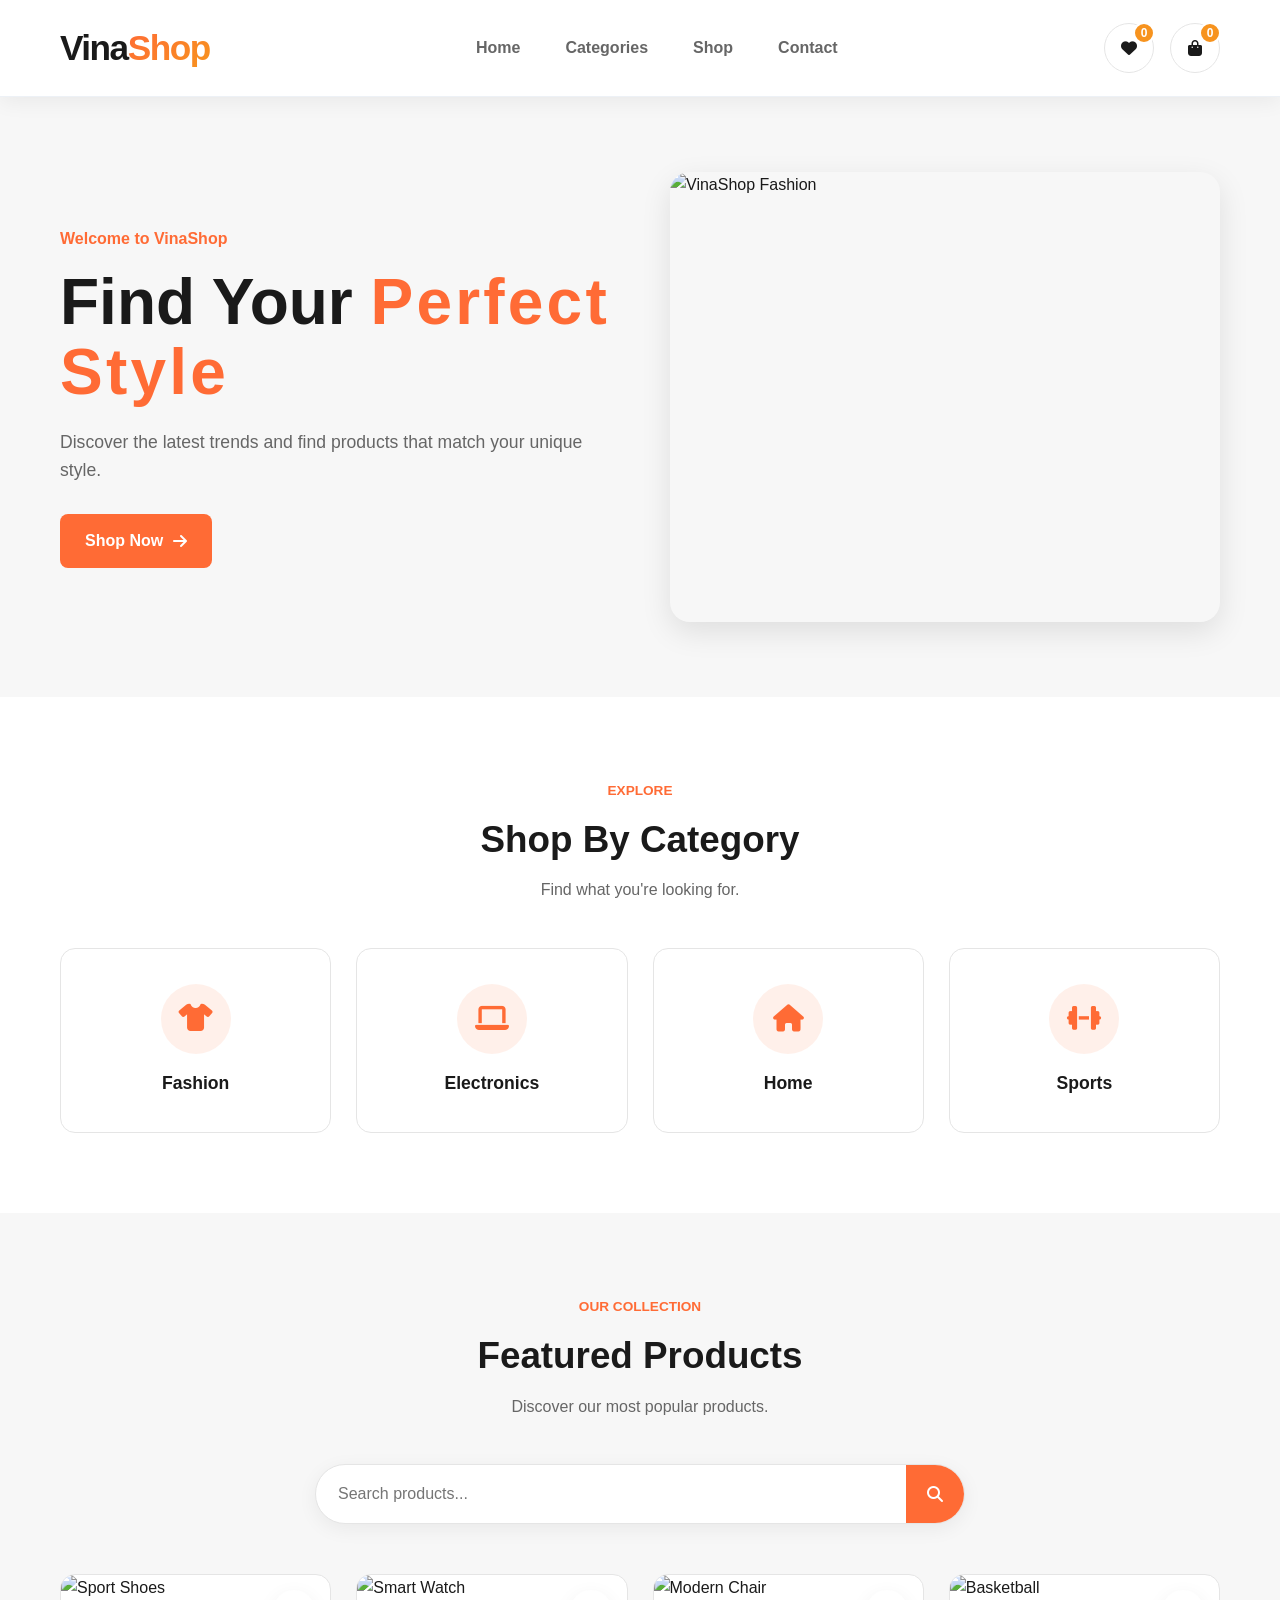
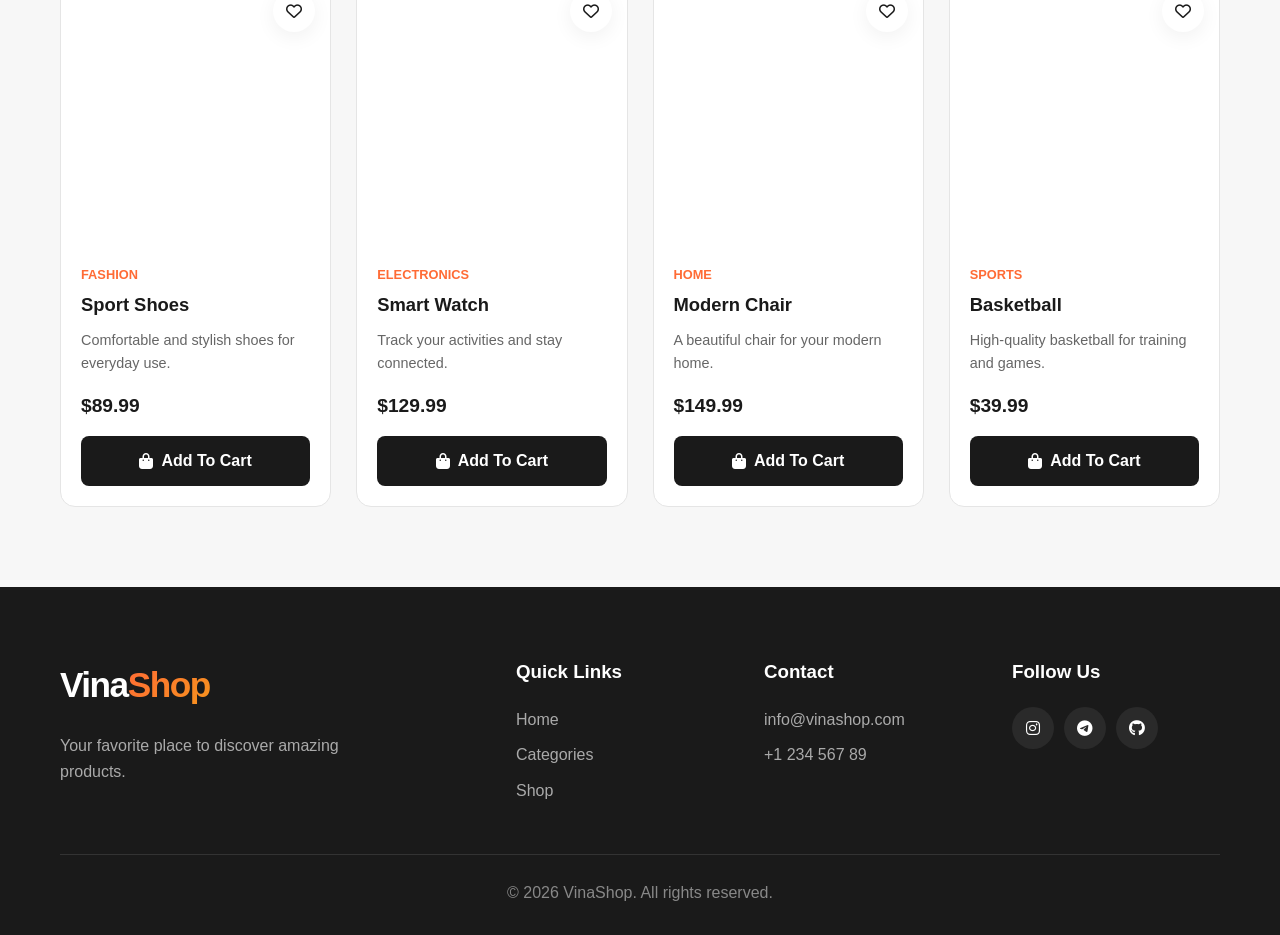
==== commit f34870ae: "change letter spacing of "perfect style"" ====
--- a/index.html
+++ b/index.html
@@ -92,7 +92,7 @@
 
             <h1>
               Find Your
-              <span>Perfect Style</span>
+              <span style="letter-spacing: 0.2rem">Perfect Style</span>
             </h1>
 
             <p>
